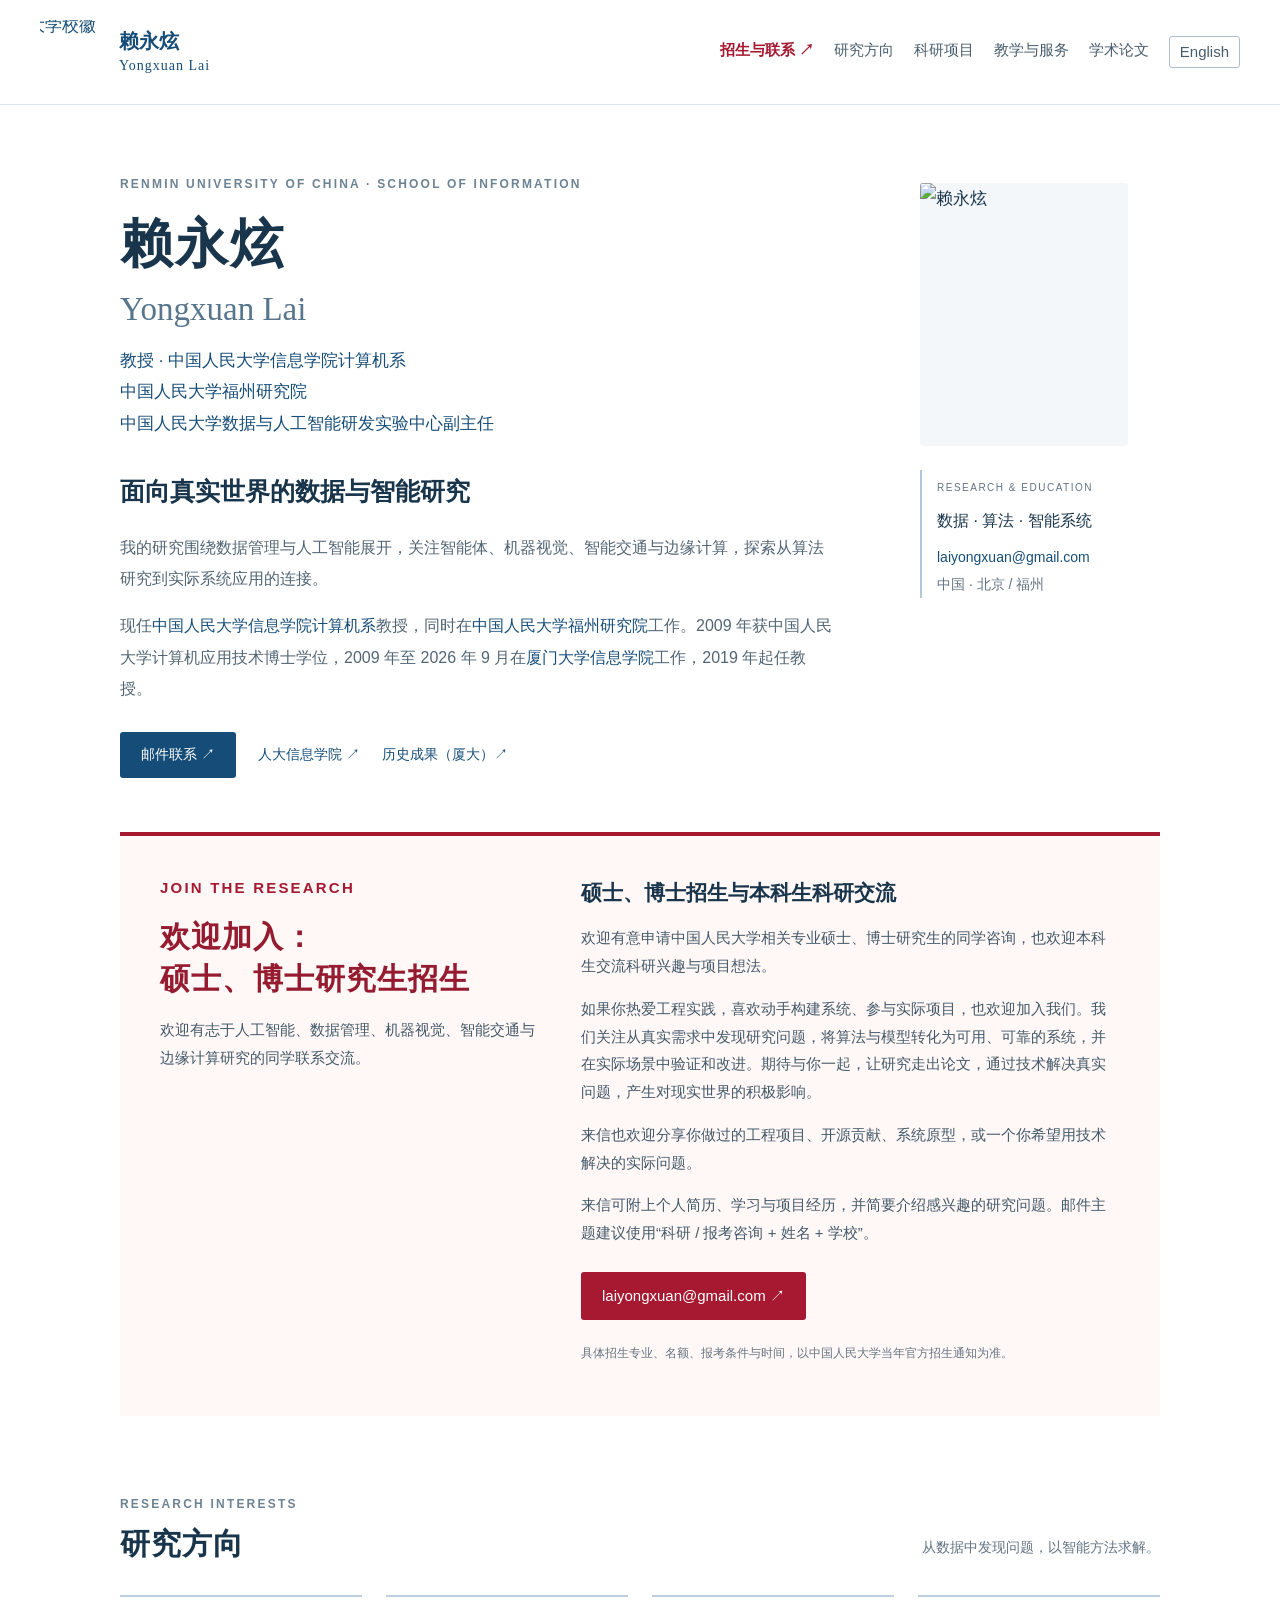
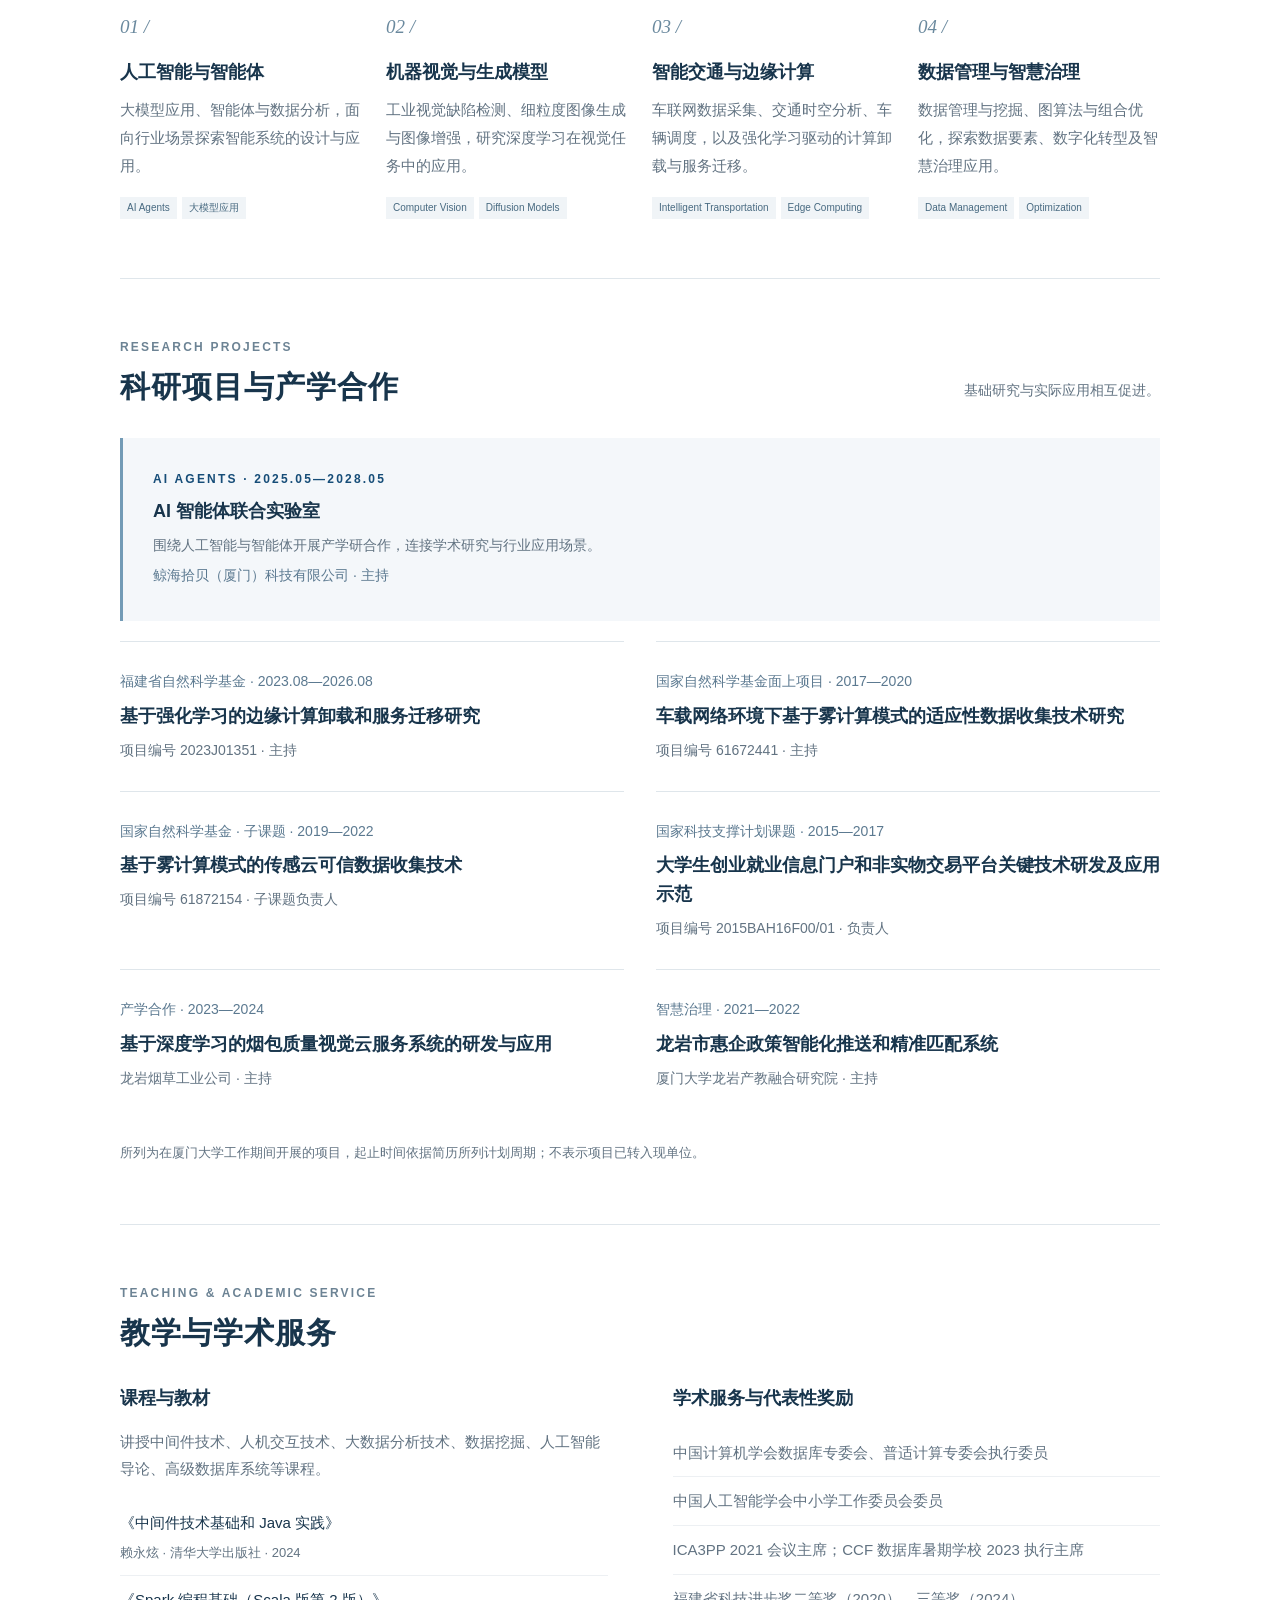
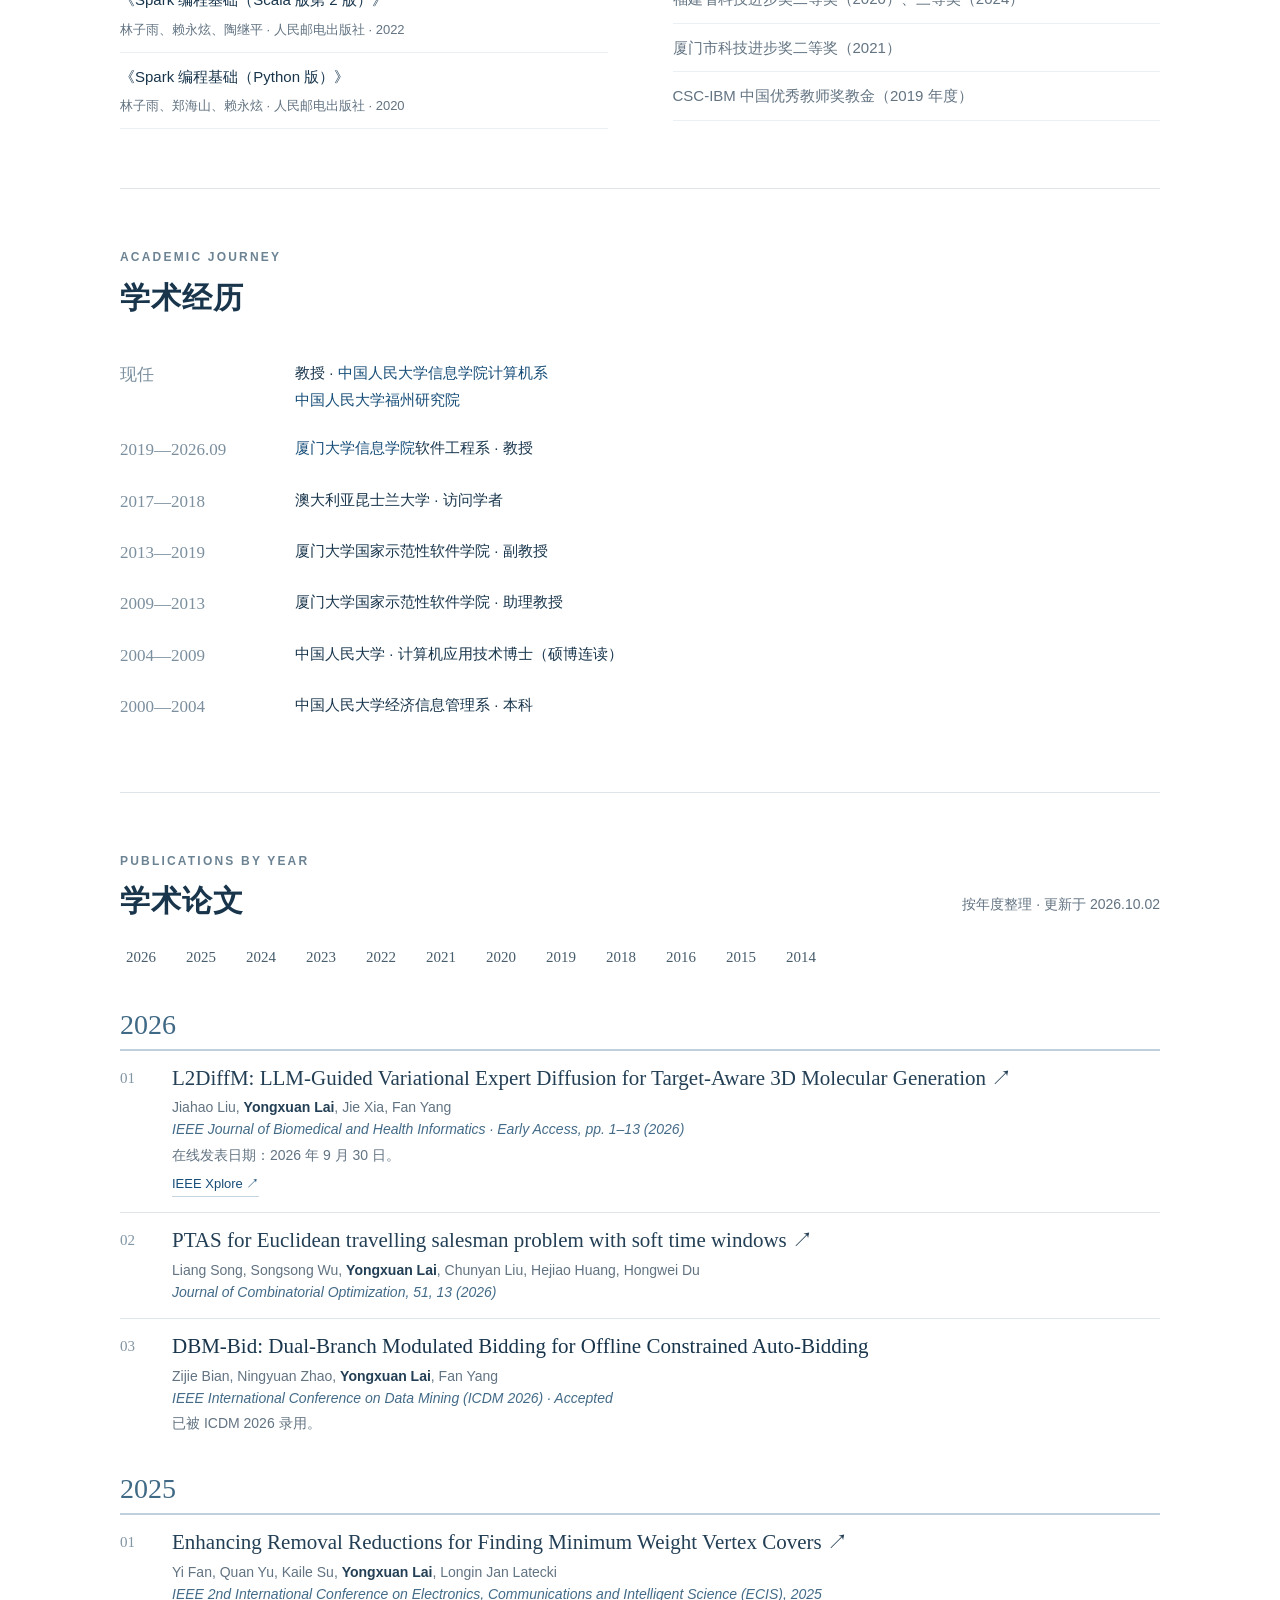
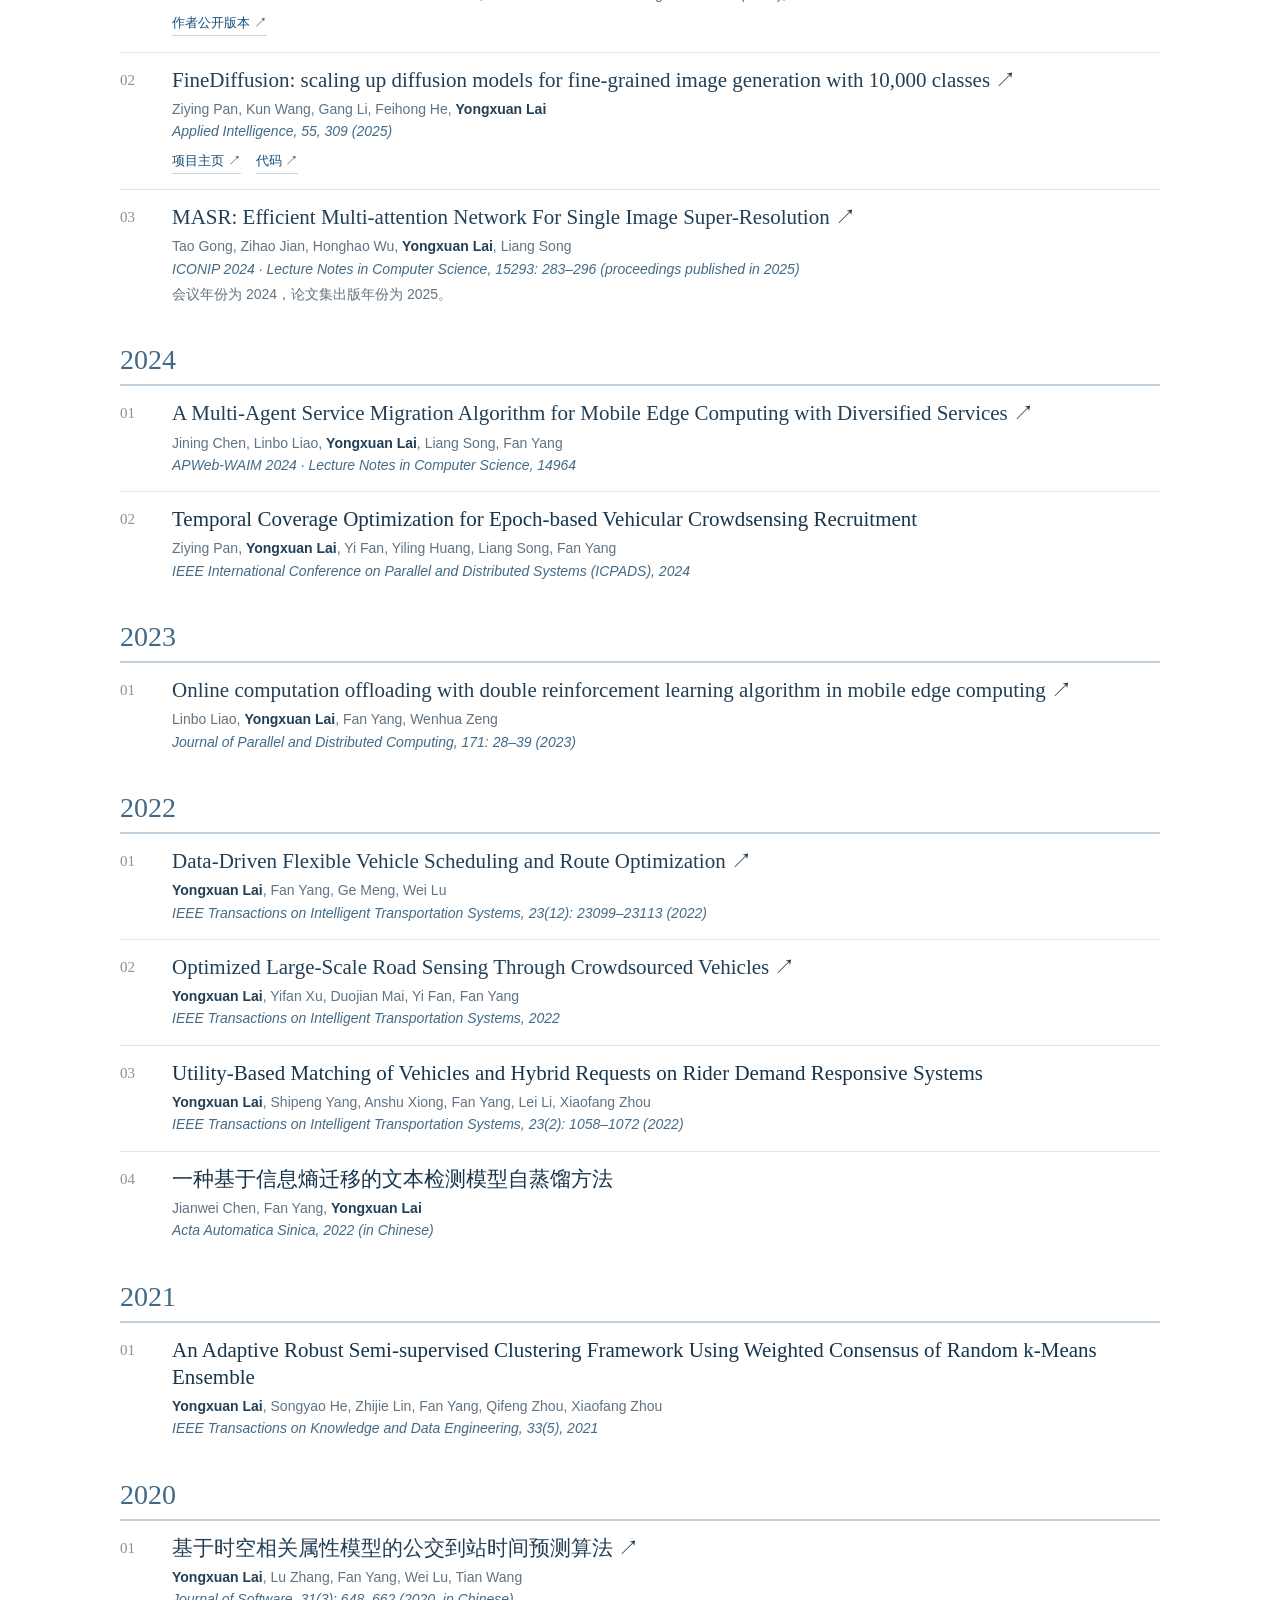
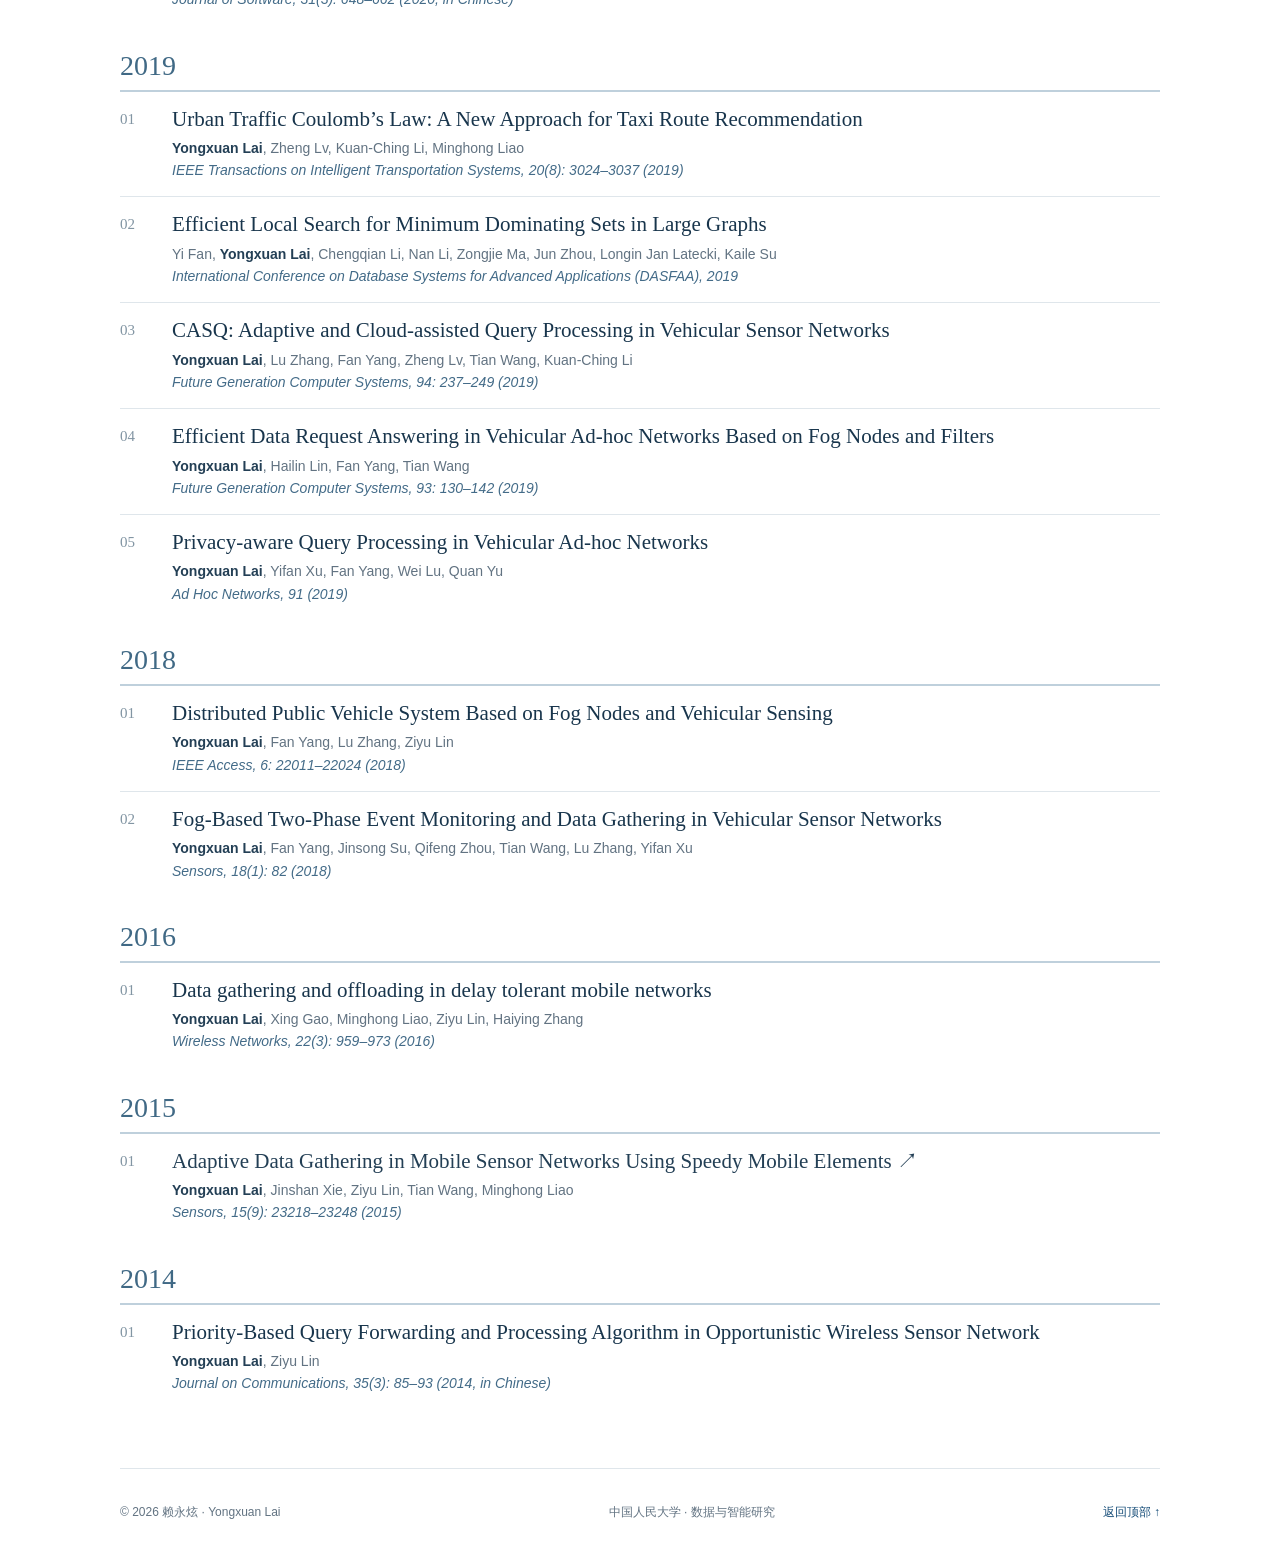
==== zh.html @ a603679b "content: highlight masters and PhD recruitment near the top" ====
<!doctype html>
<html lang="zh-CN">

<head>
    <meta charset="utf-8">
    <meta name="viewport" content="width=device-width, initial-scale=1">
    <title>赖永炫 Yongxuan Lai | 中国人民大学 · 学术主页</title>
    <meta name="description" content="中国人民大学信息学院计算机系、中国人民大学福州研究院赖永炫的学术主页：人工智能与智能体、数据管理、机器视觉、智能交通与边缘计算。科研论文、项目及研究生招生。">
    <meta name="theme-color" content="#163e65">
    <link rel="icon" href="assets/favicon.svg" type="image/svg+xml">
    <link rel="stylesheet" href="style.css">
    <link rel="alternate" hreflang="en" href="https://laiyongxuan.github.io/">
    <link rel="alternate" hreflang="zh-CN" href="https://laiyongxuan.github.io/zh.html">
    <link rel="alternate" hreflang="x-default" href="https://laiyongxuan.github.io/">
    <link rel="canonical" href="https://laiyongxuan.github.io/zh.html">
</head>

<body>
    <a class="skip" href="#main">跳转到正文</a>
    <header>
        <div class="site-identity"><a class="university-emblem" href="https://www.ruc.edu.cn/" target="_blank"
                rel="noopener noreferrer" aria-label="中国人民大学官网"><img src="assets/ruc-emblem.png" alt="中国人民大学校徽"
                    width="924" height="300"></a><a class="brand" href="#about"><span>赖永炫 <small>Yongxuan
                        Lai</small></span></a></div>
        <nav aria-label="主导航"><a class="nav-join" href="#join">招生与联系 ↗</a><a href="#research">研究方向</a><a href="#projects">科研项目</a><a href="#teaching">教学与服务</a><a
                href="#publications">学术论文</a><a class="language-switch"
                href="index.html" lang="en" hreflang="en">English</a></nav>
    </header>
    <main id="main">
        <section class="hero" id="about">
            <div class="intro">
                <p class="eyebrow">RENMIN UNIVERSITY OF CHINA · SCHOOL OF INFORMATION</p>
                <h1>赖永炫 <span>Yongxuan Lai</span></h1>
                <p class="position">教授 · <a class="affiliation-link" href="https://info.ruc.edu.cn/" target="_blank"
                        rel="noopener noreferrer">中国人民大学信息学院计算机系</a><br><a class="affiliation-link"
                        href="https://ang.ruc.edu.cn/jxxm/tsjxzy/e8e44a99be1045ada964fd73d79098ff.htm" target="_blank"
                        rel="noopener noreferrer">中国人民大学福州研究院</a><br>中国人民大学数据与人工智能研发实验中心副主任</p>
                <p class="lead">面向真实世界的数据与智能研究</p>
                <p>我的研究围绕数据管理与人工智能展开，关注智能体、机器视觉、智能交通与边缘计算，探索从算法研究到实际系统应用的连接。</p>
                <p>现任<a class="affiliation-link" href="https://info.ruc.edu.cn/" target="_blank"
                        rel="noopener noreferrer">中国人民大学信息学院计算机系</a>教授，同时在<a class="affiliation-link"
                        href="https://ang.ruc.edu.cn/jxxm/tsjxzy/e8e44a99be1045ada964fd73d79098ff.htm" target="_blank"
                        rel="noopener noreferrer">中国人民大学福州研究院</a>工作。2009 年获中国人民大学计算机应用技术博士学位，2009 年至 2026 年 9 月在<a
                        class="affiliation-link" href="https://informatics.xmu.edu.cn/" target="_blank"
                        rel="noopener noreferrer">厦门大学信息学院</a>工作，2019 年起任教授。</p>
                <div class="hero-links"><a class="button" href="mailto:laiyongxuan@gmail.com">邮件联系 ↗</a><a
                        href="https://info.ruc.edu.cn/" target="_blank" rel="noopener noreferrer">人大信息学院 ↗</a><a
                        href="https://scholar.xmu.edu.cn/Authors/Index?id=LaiYongXuan" target="_blank"
                        rel="noopener noreferrer">历史成果（厦大）↗</a></div>
            </div>
            <aside class="profile"><img src="assets/portrait.jpg" alt="赖永炫" width="225" height="285">
                <div><span class="profile-label">RESEARCH & EDUCATION</span>
                    <p>数据 · 算法 · 智能系统</p><a href="mailto:laiyongxuan@gmail.com">laiyongxuan@gmail.com</a><small>中国 · 北京
                        / 福州</small>
                </div>
            </aside>
        </section>
        <section class="join" id="join">
            <div>
                <p class="eyebrow">JOIN THE RESEARCH</p>
                <h2>欢迎加入：<br>硕士、博士研究生招生</h2>
                <p>欢迎有志于人工智能、数据管理、机器视觉、智能交通与边缘计算研究的同学联系交流。</p>
            </div>
            <div>
                <h3>硕士、博士招生与本科生科研交流</h3>
                <p>欢迎有意申请中国人民大学相关专业硕士、博士研究生的同学咨询，也欢迎本科生交流科研兴趣与项目想法。</p>
                <p>如果你热爱工程实践，喜欢动手构建系统、参与实际项目，也欢迎加入我们。我们关注从真实需求中发现研究问题，将算法与模型转化为可用、可靠的系统，并在实际场景中验证和改进。期待与你一起，让研究走出论文，通过技术解决真实问题，产生对现实世界的积极影响。
                </p>
                <p>来信也欢迎分享你做过的工程项目、开源贡献、系统原型，或一个你希望用技术解决的实际问题。</p>
                <p>来信可附上个人简历、学习与项目经历，并简要介绍感兴趣的研究问题。邮件主题建议使用“科研 / 报考咨询 + 姓名 + 学校”。</p><a class="button light"
                    href="mailto:laiyongxuan@gmail.com?subject=%E7%A7%91%E7%A0%94%20%2F%20%E6%8A%A5%E8%80%83%E5%92%A8%E8%AF%A2">laiyongxuan@gmail.com
                    ↗</a>
                <p class="join-note">具体招生专业、名额、报考条件与时间，以中国人民大学当年官方招生通知为准。</p>
            </div>
        </section>
        <section id="research">
            <div class="section-heading">
                <div>
                    <p class="eyebrow">RESEARCH INTERESTS</p>
                    <h2>研究方向</h2>
                </div>
                <p>从数据中发现问题，以智能方法求解。</p>
            </div>
            <div class="research-grid">
                <article><span class="number">01 /</span>
                    <h3>人工智能与智能体</h3>
                    <p>大模型应用、智能体与数据分析，面向行业场景探索智能系统的设计与应用。</p>
                    <div class="tags"><span>AI Agents</span><span>大模型应用</span></div>
                </article>
                <article><span class="number">02 /</span>
                    <h3>机器视觉与生成模型</h3>
                    <p>工业视觉缺陷检测、细粒度图像生成与图像增强，研究深度学习在视觉任务中的应用。</p>
                    <div class="tags"><span>Computer Vision</span><span>Diffusion Models</span></div>
                </article>
                <article><span class="number">03 /</span>
                    <h3>智能交通与边缘计算</h3>
                    <p>车联网数据采集、交通时空分析、车辆调度，以及强化学习驱动的计算卸载与服务迁移。</p>
                    <div class="tags"><span>Intelligent Transportation</span><span>Edge Computing</span></div>
                </article>
                <article><span class="number">04 /</span>
                    <h3>数据管理与智慧治理</h3>
                    <p>数据管理与挖掘、图算法与组合优化，探索数据要素、数字化转型及智慧治理应用。</p>
                    <div class="tags"><span>Data Management</span><span>Optimization</span></div>
                </article>
            </div>
        </section>
        <section id="projects">
            <div class="section-heading">
                <div>
                    <p class="eyebrow">RESEARCH PROJECTS</p>
                    <h2>科研项目与产学合作</h2>
                </div>
                <p>基础研究与实际应用相互促进。</p>
            </div>
            <div class="projects">
                <article class="featured-project">
                    <p class="eyebrow">AI AGENTS · 2025.05—2028.05</p>
                    <h3>AI 智能体联合实验室</h3>
                    <p>围绕人工智能与智能体开展产学研合作，连接学术研究与行业应用场景。</p>
                    <p class="project-meta">鲸海拾贝（厦门）科技有限公司 · 主持</p>
                </article>
                <article>
                    <p class="project-meta">福建省自然科学基金 · 2023.08—2026.08</p>
                    <h3>基于强化学习的边缘计算卸载和服务迁移研究</h3>
                    <p>项目编号 2023J01351 · 主持</p>
                </article>
                <article>
                    <p class="project-meta">国家自然科学基金面上项目 · 2017—2020</p>
                    <h3>车载网络环境下基于雾计算模式的适应性数据收集技术研究</h3>
                    <p>项目编号 61672441 · 主持</p>
                </article>
                <article>
                    <p class="project-meta">国家自然科学基金 · 子课题 · 2019—2022</p>
                    <h3>基于雾计算模式的传感云可信数据收集技术</h3>
                    <p>项目编号 61872154 · 子课题负责人</p>
                </article>
                <article>
                    <p class="project-meta">国家科技支撑计划课题 · 2015—2017</p>
                    <h3>大学生创业就业信息门户和非实物交易平台关键技术研发及应用示范</h3>
                    <p>项目编号 2015BAH16F00/01 · 负责人</p>
                </article>
                <article>
                    <p class="project-meta">产学合作 · 2023—2024</p>
                    <h3>基于深度学习的烟包质量视觉云服务系统的研发与应用</h3>
                    <p>龙岩烟草工业公司 · 主持</p>
                </article>
                <article>
                    <p class="project-meta">智慧治理 · 2021—2022</p>
                    <h3>龙岩市惠企政策智能化推送和精准匹配系统</h3>
                    <p>厦门大学龙岩产教融合研究院 · 主持</p>
                </article>
            </div>
            <p class="section-note">所列为在厦门大学工作期间开展的项目，起止时间依据简历所列计划周期；不表示项目已转入现单位。</p>
        </section>
        <section id="teaching">
            <div class="section-heading">
                <div>
                    <p class="eyebrow">TEACHING & ACADEMIC SERVICE</p>
                    <h2>教学与学术服务</h2>
                </div>
            </div>
            <div class="two-columns">
                <div>
                    <h3 class="subheading">课程与教材</h3>
                    <p>讲授中间件技术、人机交互技术、大数据分析技术、数据挖掘、人工智能导论、高级数据库系统等课程。</p>
                    <ul class="clean-list">
                        <li><strong>《中间件技术基础和 Java 实践》</strong><span>赖永炫 · 清华大学出版社 · 2024</span></li>
                        <li><strong>《Spark 编程基础（Scala 版第 2 版）》</strong><span>林子雨、赖永炫、陶继平 · 人民邮电出版社 · 2022</span></li>
                        <li><strong>《Spark 编程基础（Python 版）》</strong><span>林子雨、郑海山、赖永炫 · 人民邮电出版社 · 2020</span></li>
                    </ul>
                </div>
                <div>
                    <h3 class="subheading">学术服务与代表性奖励</h3>
                    <ul class="clean-list">
                        <li>中国计算机学会数据库专委会、普适计算专委会执行委员</li>
                        <li>中国人工智能学会中小学工作委员会委员</li>
                        <li>ICA3PP 2021 会议主席；CCF 数据库暑期学校 2023 执行主席</li>
                        <li>福建省科技进步奖二等奖（2020）、三等奖（2024）</li>
                        <li>厦门市科技进步奖二等奖（2021）</li>
                        <li>CSC-IBM 中国优秀教师奖教金（2019 年度）</li>
                    </ul>
                </div>
            </div>
        </section>
        <section id="experience">
            <div class="section-heading">
                <div>
                    <p class="eyebrow">ACADEMIC JOURNEY</p>
                    <h2>学术经历</h2>
                </div>
            </div>
            <div class="timeline">
                <p><time>现任</time><span>教授 · <a class="affiliation-link" href="https://info.ruc.edu.cn/" target="_blank"
                            rel="noopener noreferrer">中国人民大学信息学院计算机系</a><br><a class="affiliation-link"
                            href="https://ang.ruc.edu.cn/jxxm/tsjxzy/e8e44a99be1045ada964fd73d79098ff.htm"
                            target="_blank" rel="noopener noreferrer">中国人民大学福州研究院</a></span></p>
                <p><time>2019—2026.09</time><span><a class="affiliation-link" href="https://informatics.xmu.edu.cn/"
                            target="_blank" rel="noopener noreferrer">厦门大学信息学院</a>软件工程系 · 教授</span></p>
                <p><time>2017—2018</time><span>澳大利亚昆士兰大学 · 访问学者</span></p>
                <p><time>2013—2019</time><span>厦门大学国家示范性软件学院 · 副教授</span></p>
                <p><time>2009—2013</time><span>厦门大学国家示范性软件学院 · 助理教授</span></p>
                <p><time>2004—2009</time><span>中国人民大学 · 计算机应用技术博士（硕博连读）</span></p>
                <p><time>2000—2004</time><span>中国人民大学经济信息管理系 · 本科</span></p>
            </div>
        </section>
        <section id="publications">
            <div class="section-heading">
                <div>
                    <p class="eyebrow">PUBLICATIONS BY YEAR</p>
                    <h2>学术论文</h2>
                </div>
                <p>按年度整理 · 更新于 2026.10.02</p>
            </div>
            <nav class="year-nav" aria-label="论文年份"><a href="#papers-2026">2026</a><a href="#papers-2025">2025</a><a
                    href="#papers-2024">2024</a><a href="#papers-2023">2023</a><a href="#papers-2022">2022</a><a
                    href="#papers-2021">2021</a><a href="#papers-2020">2020</a><a href="#papers-2019">2019</a><a
                    href="#papers-2018">2018</a><a href="#papers-2016">2016</a><a href="#papers-2015">2015</a><a
                    href="#papers-2014">2014</a></nav>
          
            <div class="publication-year" id="papers-2026">
                <h3>2026</h3>
                <div class="paper-list">
                    <article class="paper" data-status="published">
                        <div class="paper-index">01</div>
                        <div>
                            <h4><a href="https://doi.org/10.1109/JBHI.2026.3737835">L2DiffM: LLM-Guided Variational
                                    Expert Diffusion for Target-Aware 3D Molecular Generation ↗</a></h4>
                            <p>Jiahao Liu, <strong>Yongxuan Lai</strong>, Jie Xia, Fan Yang</p>
                            <p class="venue">IEEE Journal of Biomedical and Health Informatics · Early Access, pp. 1–13
                                (2026)</p>
                            <p class="paper-note">在线发表日期：2026 年 9 月 30 日。</p><a class="paper-link"
                                href="https://ieeexplore.ieee.org/document/11715883">IEEE Xplore ↗</a>
                        </div>
                    </article>
                    <article class="paper" data-status="published">
                        <div class="paper-index">02</div>
                        <div>
                            <h4><a href="https://doi.org/10.1007/s10878-025-01387-z">PTAS for Euclidean travelling
                                    salesman problem with soft time windows ↗</a></h4>
                            <p>Liang Song, Songsong Wu, <strong>Yongxuan Lai</strong>, Chunyan Liu, Hejiao Huang,
                                Hongwei Du</p>
                            <p class="venue">Journal of Combinatorial Optimization, 51, 13 (2026)</p>
                        </div>
                    </article>
                    <article class="paper" data-status="accepted">
                        <div class="paper-index">03</div>
                        <div>
                            <h4>DBM-Bid: Dual-Branch Modulated Bidding for Offline Constrained Auto-Bidding</h4>
                            <p>Zijie Bian, Ningyuan Zhao, <strong>Yongxuan Lai</strong>, Fan Yang</p>
                            <p class="venue">IEEE International Conference on Data Mining (ICDM 2026) · Accepted</p>
                            <p class="paper-note">已被 ICDM 2026 录用。</p>
                        </div>
                    </article>
                </div>
            </div>
            <div class="publication-year" id="papers-2025">
                <h3>2025</h3>
                <div class="paper-list">
                    <article class="paper" data-status="published">
                        <div class="paper-index">01</div>
                        <div>
                            <h4><a href="https://doi.org/10.1109/ECIS65594.2025.11086670">Enhancing Removal Reductions
                                    for Finding Minimum Weight Vertex Covers ↗</a></h4>
                            <p>Yi Fan, Quan Yu, Kaile Su, <strong>Yongxuan Lai</strong>, Longin Jan Latecki</p>
                            <p class="venue">IEEE 2nd International Conference on Electronics, Communications and
                                Intelligent Science (ECIS), 2025</p><a class="paper-link"
                                href="https://cis.temple.edu/~latecki/Papers/YiFan2025.pdf">作者公开版本 ↗</a>
                        </div>
                    </article>
                    <article class="paper" data-status="published">
                        <div class="paper-index">02</div>
                        <div>
                            <h4><a href="https://doi.org/10.1007/s10489-024-06215-1">FineDiffusion: scaling up diffusion
                                    models for fine-grained image generation with 10,000 classes ↗</a></h4>
                            <p>Ziying Pan, Kun Wang, Gang Li, Feihong He, <strong>Yongxuan Lai</strong></p>
                            <p class="venue">Applied Intelligence, 55, 309 (2025)</p><a class="paper-link"
                                href="https://finediffusion.github.io/">项目主页 ↗</a><a class="paper-link"
                                href="https://github.com/FineDiffusion/FineDiffusion/">代码 ↗</a>
                        </div>
                    </article>
                    <article class="paper" data-status="published">
                        <div class="paper-index">03</div>
                        <div>
                            <h4><a href="https://doi.org/10.1007/978-981-96-6596-9_20">MASR: Efficient Multi-attention
                                    Network For Single Image Super-Resolution ↗</a></h4>
                            <p>Tao Gong, Zihao Jian, Honghao Wu, <strong>Yongxuan Lai</strong>, Liang Song</p>
                            <p class="venue">ICONIP 2024 · Lecture Notes in Computer Science, 15293: 283–296
                                (proceedings published in 2025)</p>
                            <p class="paper-note">会议年份为 2024，论文集出版年份为 2025。</p>
                        </div>
                    </article>
                </div>
            </div>
            <div class="publication-year" id="papers-2024">
                <h3>2024</h3>
                <div class="paper-list">
                    <article class="paper" data-status="published">
                        <div class="paper-index">01</div>
                        <div>
                            <h4><a href="https://doi.org/10.1007/978-981-97-7241-4_22">A Multi-Agent Service Migration
                                    Algorithm for Mobile Edge Computing with Diversified Services ↗</a></h4>
                            <p>Jining Chen, Linbo Liao, <strong>Yongxuan Lai</strong>, Liang Song, Fan Yang</p>
                            <p class="venue">APWeb-WAIM 2024 · Lecture Notes in Computer Science, 14964</p>
                        </div>
                    </article>
                    <article class="paper" data-status="published">
                        <div class="paper-index">02</div>
                        <div>
                            <h4>Temporal Coverage Optimization for Epoch-based Vehicular Crowdsensing Recruitment</h4>
                            <p>Ziying Pan, <strong>Yongxuan Lai</strong>, Yi Fan, Yiling Huang, Liang Song, Fan Yang</p>
                            <p class="venue">IEEE International Conference on Parallel and Distributed Systems (ICPADS),
                                2024</p>
                        </div>
                    </article>
                </div>
            </div>
            <div class="publication-year" id="papers-2023">
                <h3>2023</h3>
                <div class="paper-list">
                    <article class="paper" data-status="published">
                        <div class="paper-index">01</div>
                        <div>
                            <h4><a href="https://doi.org/10.1016/j.jpdc.2022.09.006">Online computation offloading with
                                    double reinforcement learning algorithm in mobile edge computing ↗</a></h4>
                            <p>Linbo Liao, <strong>Yongxuan Lai</strong>, Fan Yang, Wenhua Zeng</p>
                            <p class="venue">Journal of Parallel and Distributed Computing, 171: 28–39 (2023)</p>
                        </div>
                    </article>
                </div>
            </div>
            <div class="publication-year" id="papers-2022">
                <h3>2022</h3>
                <div class="paper-list">
                    <article class="paper" data-status="published">
                        <div class="paper-index">01</div>
                        <div>
                            <h4><a href="https://doi.org/10.1109/TITS.2022.3204644">Data-Driven Flexible Vehicle
                                    Scheduling and Route Optimization ↗</a></h4>
                            <p><strong>Yongxuan Lai</strong>, Fan Yang, Ge Meng, Wei Lu</p>
                            <p class="venue">IEEE Transactions on Intelligent Transportation Systems, 23(12):
                                23099–23113 (2022)</p>
                        </div>
                    </article>
                    <article class="paper" data-status="published">
                        <div class="paper-index">02</div>
                        <div>
                            <h4><a href="https://doi.org/10.1109/TITS.2022.3147211">Optimized Large-Scale Road Sensing
                                    Through Crowdsourced Vehicles ↗</a></h4>
                            <p><strong>Yongxuan Lai</strong>, Yifan Xu, Duojian Mai, Yi Fan, Fan Yang</p>
                            <p class="venue">IEEE Transactions on Intelligent Transportation Systems, 2022</p>
                        </div>
                    </article>
                    <article class="paper" data-status="published">
                        <div class="paper-index">03</div>
                        <div>
                            <h4>Utility-Based Matching of Vehicles and Hybrid Requests on Rider Demand Responsive
                                Systems</h4>
                            <p><strong>Yongxuan Lai</strong>, Shipeng Yang, Anshu Xiong, Fan Yang, Lei Li, Xiaofang Zhou
                            </p>
                            <p class="venue">IEEE Transactions on Intelligent Transportation Systems, 23(2): 1058–1072
                                (2022)</p>
                        </div>
                    </article>
                    <article class="paper" data-status="published">
                        <div class="paper-index">04</div>
                        <div>
                            <h4>一种基于信息熵迁移的文本检测模型自蒸馏方法</h4>
                            <p>Jianwei Chen, Fan Yang, <strong>Yongxuan Lai</strong></p>
                            <p class="venue">Acta Automatica Sinica, 2022 (in Chinese)</p>
                        </div>
                    </article>
                </div>
            </div>
            <div class="publication-year" id="papers-2021">
                <h3>2021</h3>
                <div class="paper-list">
                    <article class="paper" data-status="published">
                        <div class="paper-index">01</div>
                        <div>
                            <h4>An Adaptive Robust Semi-supervised Clustering Framework Using Weighted Consensus of
                                Random k-Means Ensemble</h4>
                            <p><strong>Yongxuan Lai</strong>, Songyao He, Zhijie Lin, Fan Yang, Qifeng Zhou, Xiaofang
                                Zhou</p>
                            <p class="venue">IEEE Transactions on Knowledge and Data Engineering, 33(5), 2021</p>
                        </div>
                    </article>
                </div>
            </div>
            <div class="publication-year" id="papers-2020">
                <h3>2020</h3>
                <div class="paper-list">
                    <article class="paper" data-status="published">
                        <div class="paper-index">01</div>
                        <div>
                            <h4><a href="https://doi.org/10.13328/j.cnki.jos.005901">基于时空相关属性模型的公交到站时间预测算法 ↗</a></h4>
                            <p><strong>Yongxuan Lai</strong>, Lu Zhang, Fan Yang, Wei Lu, Tian Wang</p>
                            <p class="venue">Journal of Software, 31(3): 648–662 (2020, in Chinese)</p>
                        </div>
                    </article>
                </div>
            </div>
            <div class="publication-year" id="papers-2019">
                <h3>2019</h3>
                <div class="paper-list">
                    <article class="paper" data-status="published">
                        <div class="paper-index">01</div>
                        <div>
                            <h4>Urban Traffic Coulomb’s Law: A New Approach for Taxi Route Recommendation</h4>
                            <p><strong>Yongxuan Lai</strong>, Zheng Lv, Kuan-Ching Li, Minghong Liao</p>
                            <p class="venue">IEEE Transactions on Intelligent Transportation Systems, 20(8): 3024–3037
                                (2019)</p>
                        </div>
                    </article>
                    <article class="paper" data-status="published">
                        <div class="paper-index">02</div>
                        <div>
                            <h4>Efficient Local Search for Minimum Dominating Sets in Large Graphs</h4>
                            <p>Yi Fan, <strong>Yongxuan Lai</strong>, Chengqian Li, Nan Li, Zongjie Ma, Jun Zhou, Longin
                                Jan Latecki, Kaile Su</p>
                            <p class="venue">International Conference on Database Systems for Advanced Applications
                                (DASFAA), 2019</p>
                        </div>
                    </article>
                    <article class="paper" data-status="published">
                        <div class="paper-index">03</div>
                        <div>
                            <h4>CASQ: Adaptive and Cloud-assisted Query Processing in Vehicular Sensor Networks</h4>
                            <p><strong>Yongxuan Lai</strong>, Lu Zhang, Fan Yang, Zheng Lv, Tian Wang, Kuan-Ching Li</p>
                            <p class="venue">Future Generation Computer Systems, 94: 237–249 (2019)</p>
                        </div>
                    </article>
                    <article class="paper" data-status="published">
                        <div class="paper-index">04</div>
                        <div>
                            <h4>Efficient Data Request Answering in Vehicular Ad-hoc Networks Based on Fog Nodes and
                                Filters</h4>
                            <p><strong>Yongxuan Lai</strong>, Hailin Lin, Fan Yang, Tian Wang</p>
                            <p class="venue">Future Generation Computer Systems, 93: 130–142 (2019)</p>
                        </div>
                    </article>
                    <article class="paper" data-status="published">
                        <div class="paper-index">05</div>
                        <div>
                            <h4>Privacy-aware Query Processing in Vehicular Ad-hoc Networks</h4>
                            <p><strong>Yongxuan Lai</strong>, Yifan Xu, Fan Yang, Wei Lu, Quan Yu</p>
                            <p class="venue">Ad Hoc Networks, 91 (2019)</p>
                        </div>
                    </article>
                </div>
            </div>
            <div class="publication-year" id="papers-2018">
                <h3>2018</h3>
                <div class="paper-list">
                    <article class="paper" data-status="published">
                        <div class="paper-index">01</div>
                        <div>
                            <h4>Distributed Public Vehicle System Based on Fog Nodes and Vehicular Sensing</h4>
                            <p><strong>Yongxuan Lai</strong>, Fan Yang, Lu Zhang, Ziyu Lin</p>
                            <p class="venue">IEEE Access, 6: 22011–22024 (2018)</p>
                        </div>
                    </article>
                    <article class="paper" data-status="published">
                        <div class="paper-index">02</div>
                        <div>
                            <h4>Fog-Based Two-Phase Event Monitoring and Data Gathering in Vehicular Sensor Networks
                            </h4>
                            <p><strong>Yongxuan Lai</strong>, Fan Yang, Jinsong Su, Qifeng Zhou, Tian Wang, Lu Zhang,
                                Yifan Xu</p>
                            <p class="venue">Sensors, 18(1): 82 (2018)</p>
                        </div>
                    </article>
                </div>
            </div>
            <div class="publication-year" id="papers-2016">
                <h3>2016</h3>
                <div class="paper-list">
                    <article class="paper" data-status="published">
                        <div class="paper-index">01</div>
                        <div>
                            <h4>Data gathering and offloading in delay tolerant mobile networks</h4>
                            <p><strong>Yongxuan Lai</strong>, Xing Gao, Minghong Liao, Ziyu Lin, Haiying Zhang</p>
                            <p class="venue">Wireless Networks, 22(3): 959–973 (2016)</p>
                        </div>
                    </article>
                </div>
            </div>
            <div class="publication-year" id="papers-2015">
                <h3>2015</h3>
                <div class="paper-list">
                    <article class="paper" data-status="published">
                        <div class="paper-index">01</div>
                        <div>
                            <h4><a href="https://doi.org/10.3390/s150923218">Adaptive Data Gathering in Mobile Sensor
                                    Networks Using Speedy Mobile Elements ↗</a></h4>
                            <p><strong>Yongxuan Lai</strong>, Jinshan Xie, Ziyu Lin, Tian Wang, Minghong Liao</p>
                            <p class="venue">Sensors, 15(9): 23218–23248 (2015)</p>
                        </div>
                    </article>
                </div>
            </div>
            <div class="publication-year" id="papers-2014">
                <h3>2014</h3>
                <div class="paper-list">
                    <article class="paper" data-status="published">
                        <div class="paper-index">01</div>
                        <div>
                            <h4>Priority-Based Query Forwarding and Processing Algorithm in Opportunistic Wireless
                                Sensor Network</h4>
                            <p><strong>Yongxuan Lai</strong>, Ziyu Lin</p>
                            <p class="venue">Journal on Communications, 35(3): 85–93 (2014, in Chinese)</p>
                        </div>
                    </article>
                </div>
            </div>
        </section>
        
    <!-- Awaiting the owner’s MapMyVisitors embed code; no tracking installed yet. -->
</main>
    <footer><span>© 2026 赖永炫 · Yongxuan Lai</span><span>中国人民大学 · 数据与智能研究</span><a href="#about">返回顶部 ↑</a></footer>
</body>

</html>
---- style.css ----
:root{--ink:#18354c;--blue:#164d78;--muted:#627382;--line:#dfe6eb;--paper:#fff;--wash:#f4f7fa}*{box-sizing:border-box}html{scroll-behavior:smooth;scroll-padding-top:95px}body{margin:0;background:var(--paper);color:var(--ink);font-family:Inter,"Segoe UI","Microsoft YaHei",sans-serif;font-size:17px;line-height:1.85}a{color:var(--blue);text-decoration:none}a:hover{text-decoration:underline;text-underline-offset:5px}a:focus-visible{outline:3px solid #bc843f;outline-offset:5px}header{max-width:1200px;margin:auto;min-height:98px;display:flex;align-items:center;justify-content:space-between;padding:20px 40px;border-bottom:1px solid var(--line);gap:24px}.brand{display:flex;gap:15px;align-items:center;font-family:Georgia,serif;font-size:37px;font-weight:bold;line-height:1.3}.brand>span{border-left:1px solid var(--line);padding-left:15px;font-family:"Microsoft YaHei",sans-serif;font-size:20px}.brand small{display:block;font-weight:400;font-family:Georgia,serif;font-size:14px;letter-spacing:1px;margin-top:3px}nav{display:flex;gap:26px;font-size:15px}nav a{color:#475d6c}.nav-join{color:var(--blue);font-weight:600}main{max-width:1120px;margin:auto;padding:0 40px}.hero{display:grid;grid-template-columns:1fr 240px;gap:85px;padding:70px 0 54px;border:0}.eyebrow{font-size:12px;letter-spacing:2.2px;font-weight:700;color:#6c8394;line-height:1.6;margin:0 0 16px}h1{font-size:53px;letter-spacing:2px;line-height:1.3;margin:0 0 14px;font-weight:600}h1 span{font-family:Georgia,serif;font-size:33px;font-weight:400;letter-spacing:0;display:block;margin-top:9px;color:#57758b}.position{font-size:17px;margin:0 0 28px;color:var(--blue)}.lead{font-size:25px!important;font-weight:600;margin-bottom:12px!important}.intro>p:not(.eyebrow):not(.position){font-size:16px;line-height:1.95}.intro>p:not(.lead):not(.position):not(.eyebrow){color:#526574}.hero-links{display:flex;align-items:center;gap:22px;flex-wrap:wrap;margin-top:28px;font-size:14px}.button{display:inline-block;background:var(--blue);color:white;padding:10px 21px;border-radius:3px}.profile{padding-top:8px}.profile img{display:block;width:208px;height:263px;object-fit:cover;object-position:top;border-radius:3px;background:var(--wash)}.profile>div{border-left:2px solid #b2c6d5;margin-top:24px;padding-left:15px}.profile-label{font-size:10px;letter-spacing:1.5px;color:var(--muted)}.profile p{font-size:16px;margin:5px 0}.profile a{font-size:14px}.profile small{display:block;color:var(--muted);font-size:14px}.recruit-strip{display:flex;justify-content:space-between;gap:14px;background:#edf4f7;padding:17px 23px;border-left:3px solid #5789a7;font-size:15px}.recruit-strip i{display:inline-block;width:7px;height:7px;background:#4e857c;border-radius:50%;margin-right:9px}.recruit-strip b{margin-left:14px}section{padding:59px 0;border-bottom:1px solid var(--line);scroll-margin-top:15px}.section-heading{display:flex;justify-content:space-between;align-items:end;gap:20px;margin-bottom:29px}.section-heading .eyebrow{margin-bottom:7px}h2{font-size:30px;letter-spacing:1px;font-weight:600;line-height:1.5;margin:0}.section-heading>p{font-size:14px;color:var(--muted);margin:0 0 5px}h3{font-size:20px;font-weight:600;line-height:1.6;margin:0 0 12px}.research-grid{display:grid;grid-template-columns:repeat(4,1fr);gap:24px}.research-grid article{border-top:2px solid #bfd0dc;padding-top:15px}.number{font:italic 19px Georgia,serif;color:#6a899e}.research-grid h3{margin:14px 0 10px;font-size:18px}.research-grid p{font-size:15px;color:var(--muted);margin:0 0 17px}.tags{display:flex;gap:5px;flex-wrap:wrap}.tags span{font-size:10px;color:#486a81;background:#f0f4f7;padding:2px 7px}.paper{display:grid;grid-template-columns:76px 1fr;gap:24px;padding:25px 0;border-top:1px solid var(--line)}.paper:first-child{border-top:0;padding-top:4px}.year{font:23px Georgia,serif;color:#406985;padding-top:2px}.year span{display:block;font:10px "Microsoft YaHei",sans-serif;color:#588678;margin-top:10px}.paper h3{font-family:Georgia,"Times New Roman",serif;font-size:22px;line-height:1.45;margin-bottom:8px;font-weight:500}.paper h3 a{color:#233f55}.paper p{font-size:14px;line-height:1.8;color:var(--muted);margin:3px 0}.paper strong{color:#233f55;font-weight:600}.paper .venue{color:#436b88;font-style:italic}.paper .paper-note{margin-top:8px}.paper-link{display:inline-block;font-size:13px;margin:8px 15px 0 0;border-bottom:1px solid #c6d6e1}.section-note{font-size:13px;color:var(--muted);margin:22px 0 0}.projects{display:grid;grid-template-columns:1fr 1fr;gap:0 32px}.projects article{border-top:1px solid var(--line);padding:23px 0}.projects .featured-project{grid-column:1/-1;background:var(--wash);padding:28px 30px;margin-bottom:20px;border:0;border-left:3px solid #739bb6}.projects h3{font-size:18px;margin:7px 0}.projects p{font-size:14px;color:var(--muted);margin:4px 0}.projects .eyebrow{font-size:12px;color:var(--blue);margin-bottom:8px}.project-meta{color:#5b7990!important}.two-columns{display:grid;grid-template-columns:1fr 1fr;gap:65px}.two-columns p,.clean-list{font-size:15px;color:var(--muted)}.subheading{font-size:18px}.clean-list{list-style:none;padding:0;margin:16px 0 0}.clean-list li{padding:10px 0;border-bottom:1px solid #edf0f3}.clean-list strong{font-weight:500;color:var(--ink)}.clean-list span{display:block;font-size:13px;margin-top:4px}.timeline p{display:grid;grid-template-columns:155px 1fr;gap:20px;font-size:15px;margin:0;padding:10px 0}.timeline time{color:#7b8f9e;font-family:Georgia,serif;font-size:17px}.join{margin-top:56px;background:#183e5b;color:#fff;padding:40px;display:grid;grid-template-columns:1fr 1.15fr;gap:60px;border:0}.join .eyebrow{color:#aec8da}.join h2{font-size:36px;line-height:1.55;margin-bottom:16px}.join p{font-size:15px;color:#d0dce5}.join h3{font-size:21px}.join .light{background:#fff;color:#183e5b;font-size:15px;margin:10px 0}.join .join-note{font-size:12px;color:#b6cbd9}.skip{position:absolute;left:-1000px}.skip:focus{left:12px;top:12px;background:white;z-index:10;padding:12px}footer{max-width:1120px;margin:0 auto;padding:32px 40px;display:flex;gap:20px;justify-content:space-between;font-size:12px;color:var(--muted)}@media(max-width:900px){header{flex-wrap:wrap}nav{gap:22px;flex-wrap:wrap}.hero{gap:35px;grid-template-columns:1fr 208px}.research-grid{grid-template-columns:1fr 1fr}.join{gap:30px}.two-columns{gap:35px}}@media(max-width:600px){header{padding:20px 24px;gap:18px}nav{gap:10px 18px;font-size:14px}main{padding:0 24px}.hero{padding:35px 0;grid-template-columns:1fr;gap:24px}h1{font-size:44px}h1 span{font-size:29px}.profile{display:flex;gap:22px;align-items:center;padding:0}.profile img{width:100px;height:127px}.profile>div{margin:0}.hero-links{gap:15px}.recruit-strip{display:block;padding:14px 17px}.recruit-strip>span{display:block;font-size:14px}.section-heading{display:block}.section-heading>p{margin-top:12px}section{padding:40px 0}.research-grid{gap:24px 18px}.research-grid h3{font-size:17px}.paper{grid-template-columns:48px 1fr;gap:14px}.year{font-size:22px}.year span{font-size:10px}.paper h3{font-size:20px;overflow-wrap:anywhere}.projects,.two-columns{grid-template-columns:1fr;gap:15px}.timeline p{grid-template-columns:100px 1fr;gap:12px}.join{grid-template-columns:1fr;padding:28px 24px;margin-top:35px;gap:18px}.join h2{font-size:31px}footer{flex-wrap:wrap;padding:25px 24px;gap:10px 20px}}@media(prefers-reduced-motion:reduce){html{scroll-behavior:auto}}@media print{header,nav,.recruit-strip,.hero-links,.skip{display:none}main{padding:0;max-width:none}.hero{padding-top:0}section{break-inside:avoid}.join{background:white;color:var(--ink)}.join p,.join .eyebrow{color:var(--ink)}a{color:inherit}}
/* Bilingual navigation and yearly bibliography. */
header{max-width:1360px;flex-wrap:wrap}nav{gap:20px}.language-switch{border:1px solid #aebfcb;border-radius:3px;padding:1px 10px;white-space:nowrap}.year-nav{display:flex;flex-wrap:wrap;gap:8px 18px;font-family:Georgia,serif;margin-bottom:18px}.year-nav a{padding:3px 6px}.publication-year{padding-top:32px;scroll-margin-top:25px}.publication-year>h3{font:28px Georgia,serif;color:#406985;border-bottom:2px solid #bfd0dc;padding-bottom:12px;margin-bottom:0}.paper{grid-template-columns:36px 1fr;gap:20px}.paper-index{font:14px Georgia,serif;color:#8295a3;padding-top:5px}.paper h4{font-family:Georgia,"Times New Roman",serif;font-size:22px;line-height:1.5;margin:0 0 8px;font-weight:500}.paper h4 a{color:#233f55}.submissions{border-top:1px dashed #bcc8d0;margin-top:32px}.submissions>h3{font:600 19px "Segoe UI","Microsoft YaHei",sans-serif}.submissions .paper-note{color:#806530}html[lang="en"] .research-grid h3{font-size:18px}html[lang="en"] .hero{gap:55px}html[lang="en"] .intro .lead{line-height:1.5}.timeline time{white-space:nowrap}@media(max-width:600px){.paper{grid-template-columns:25px 1fr;gap:10px}.paper h4{font-size:20px;overflow-wrap:anywhere}html[lang="en"] h1{font-size:41px}html[lang="en"] .hero{gap:24px}header nav{gap:10px 14px}.timeline p{grid-template-columns:118px 1fr}.hero-links a{overflow-wrap:anywhere}}
/* Official RUC emblem: display the central seal from the university's VI plate. */
.site-identity{display:flex;align-items:center;gap:15px;min-width:0}.university-emblem{display:block;position:relative;overflow:hidden;flex:0 0 64px;width:64px;height:64px}.university-emblem img{position:absolute;width:257px;max-width:none;height:auto;left:50%;top:50%;transform:translate(-50%,-50%)}.site-identity .brand{font-size:20px}.site-identity .brand>span{border-left:0;padding-left:0}@media(max-width:600px){.site-identity{gap:12px}.university-emblem{flex-basis:56px;width:56px;height:56px}.university-emblem img{width:225px}.brand small{letter-spacing:.4px}}

/* Compact bibliography, with larger readable text. */
#publications .section-heading{margin-bottom:18px}.year-nav{margin-bottom:10px}.publication-year{padding-top:24px}.publication-year>h3{padding-bottom:8px}.paper{padding:14px 0;gap:16px}.paper h4{font-size:21px;line-height:1.3;margin-bottom:5px}.paper p{font-size:14px;line-height:1.45;margin:2px 0}.paper .paper-note{margin-top:5px}.paper-link{font-size:13px;margin-top:5px}.paper-index{font-size:15px}.paper:first-child{padding-top:14px}@media(max-width:600px){.paper{gap:10px;padding:12px 0}.paper h4{font-size:19px}.paper p{font-size:14px}}
/* Recruitment is the first content section after the profile. */
.join{margin-top:0;margin-bottom:20px;background:#fff8f7;color:var(--ink);border-top:4px solid #a61930;gap:36px;grid-template-columns:1fr 1.4fr}.join h2{font-size:30px;line-height:1.4;color:#951c30}.join .eyebrow{color:#a61930}.join p{color:#435969}.join .join-note{color:#657482}.join .light{background:#a61930;color:#fff}.nav-join{color:#a61930}@media(max-width:600px){.join{grid-template-columns:1fr;padding:26px 22px;gap:12px}.join h2{font-size:26px}}
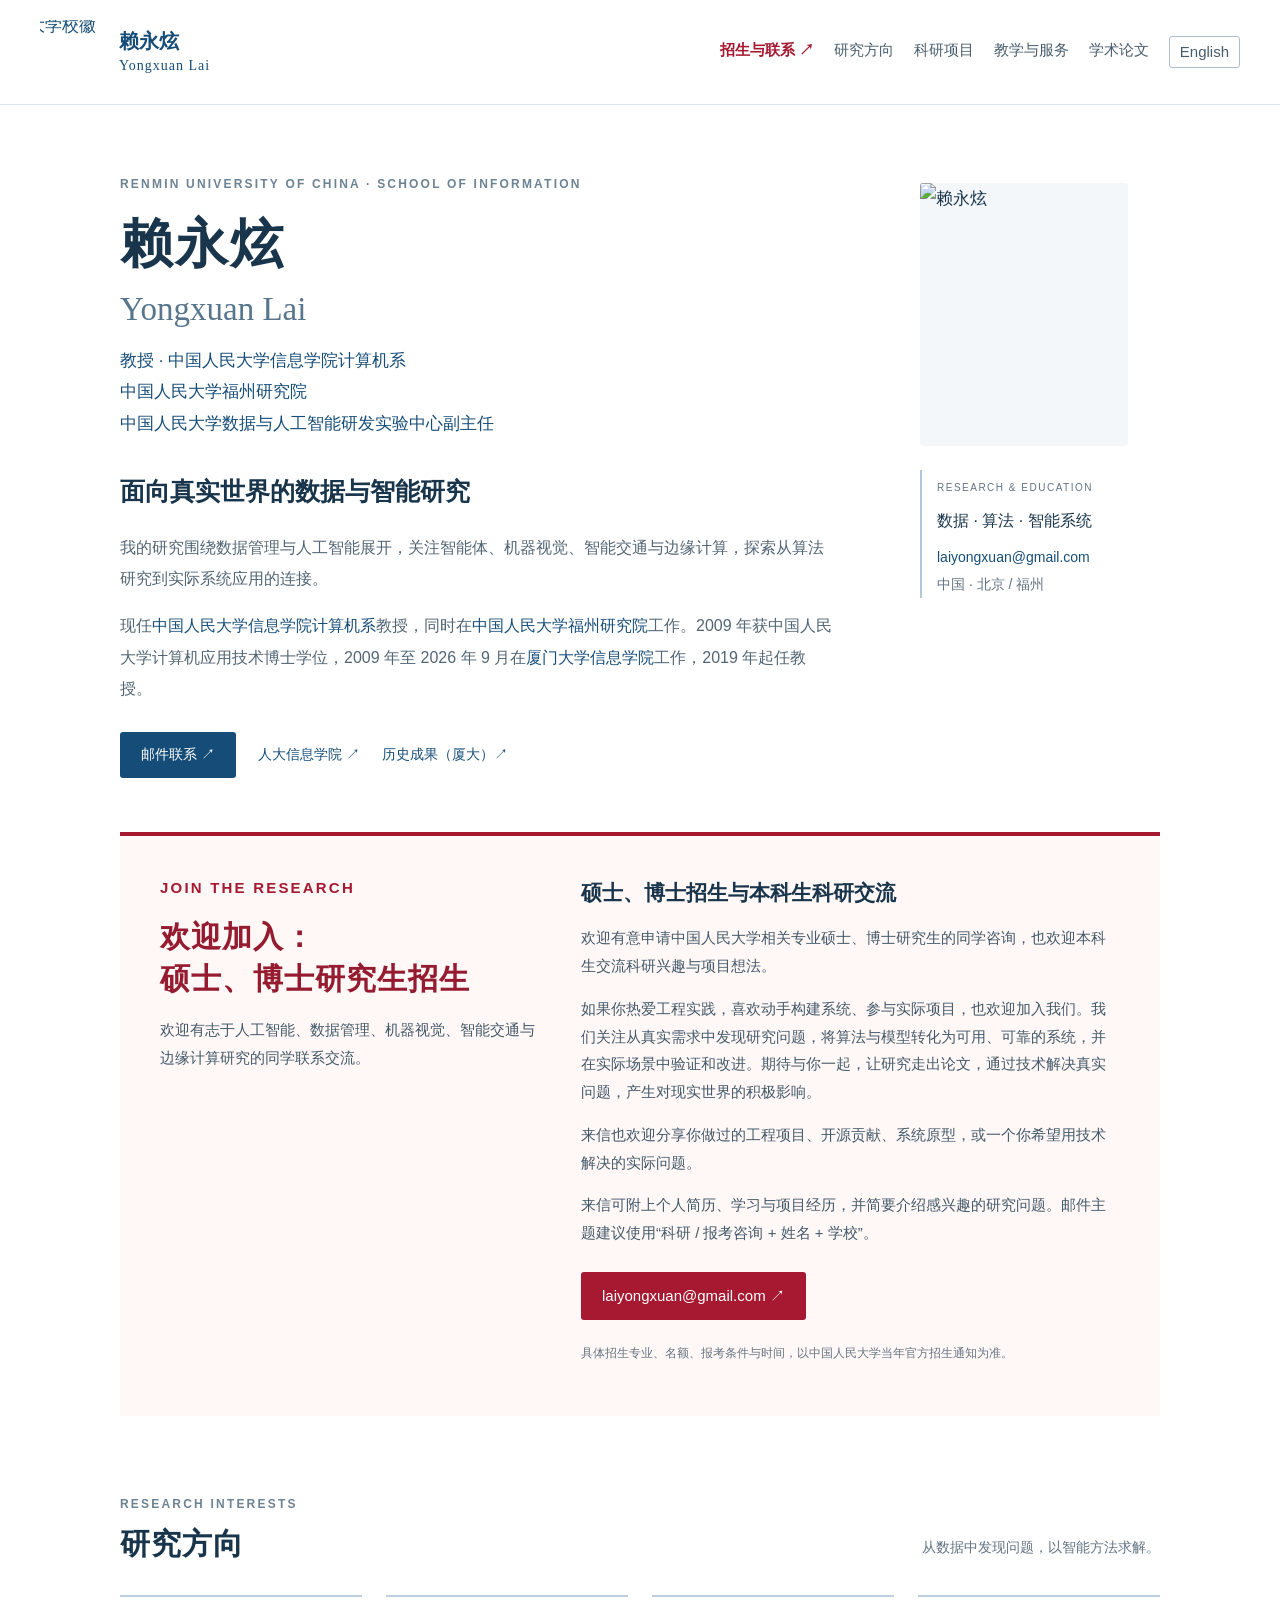
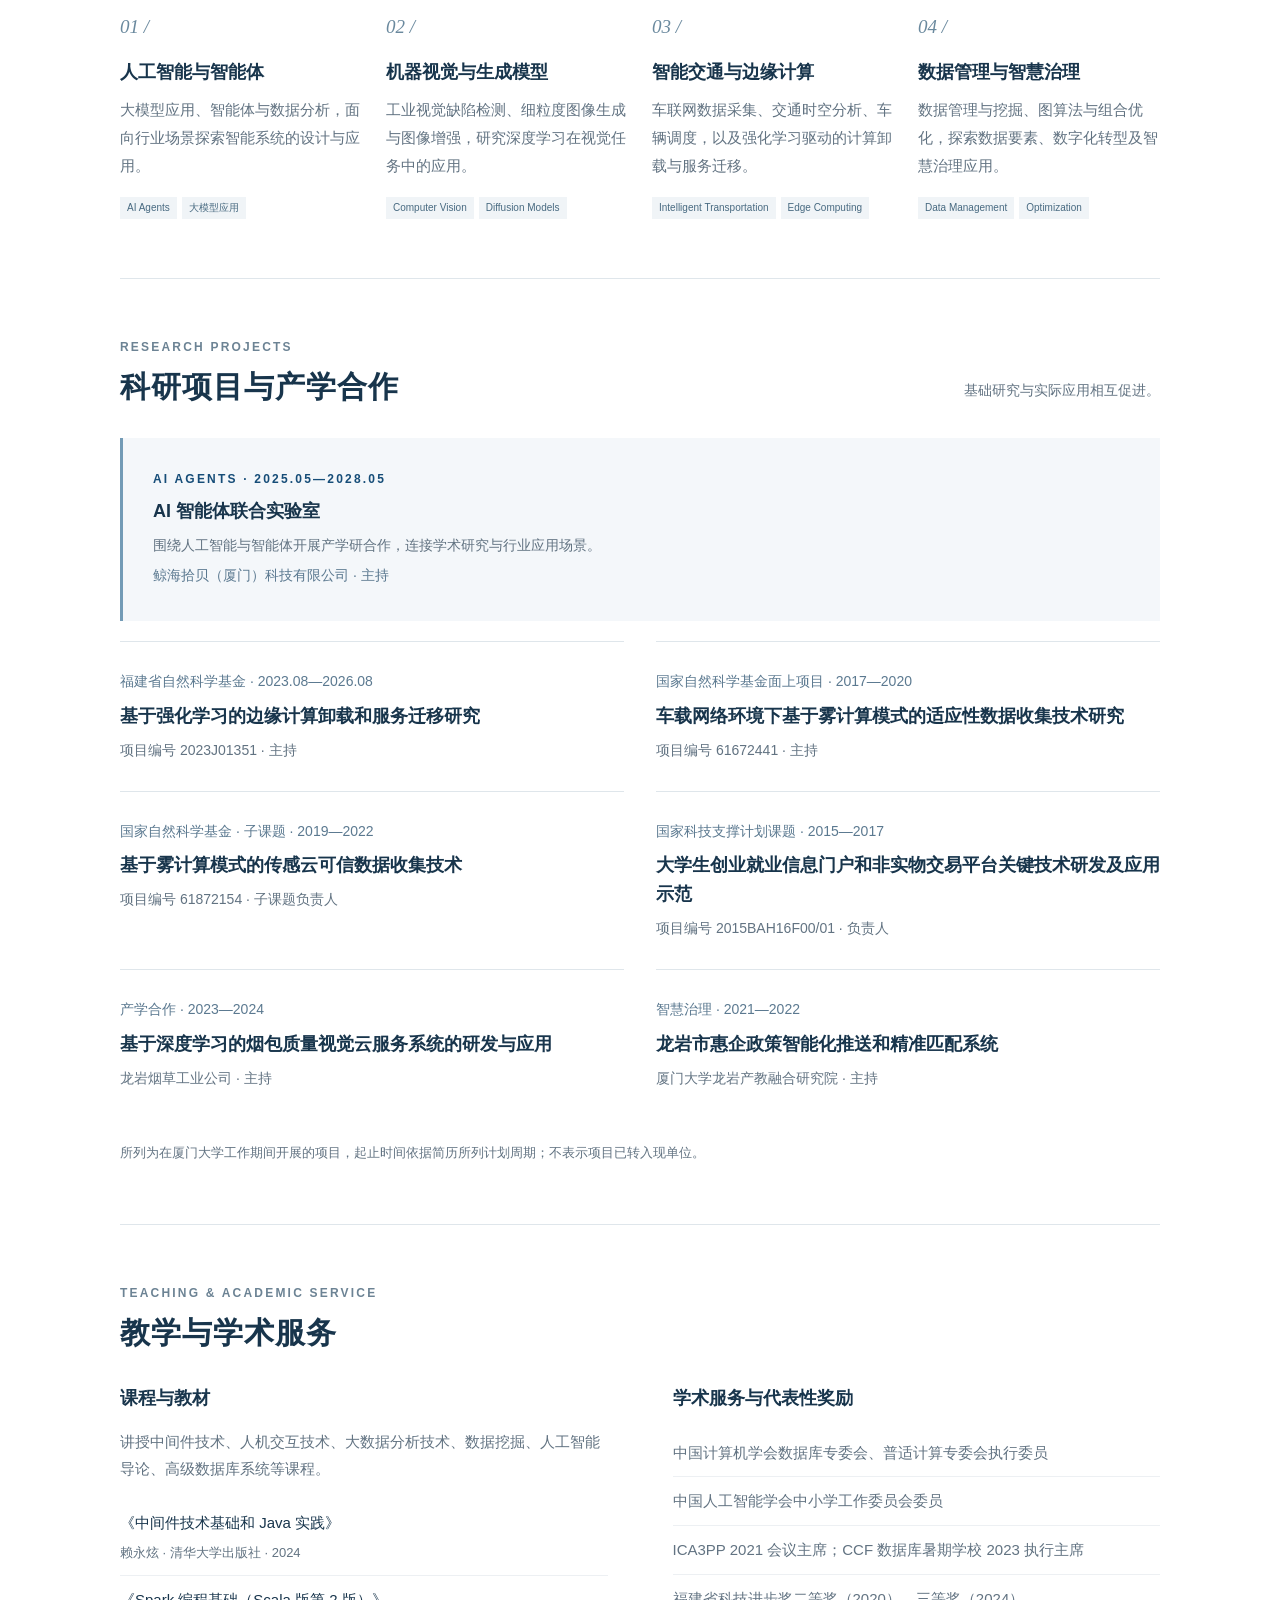
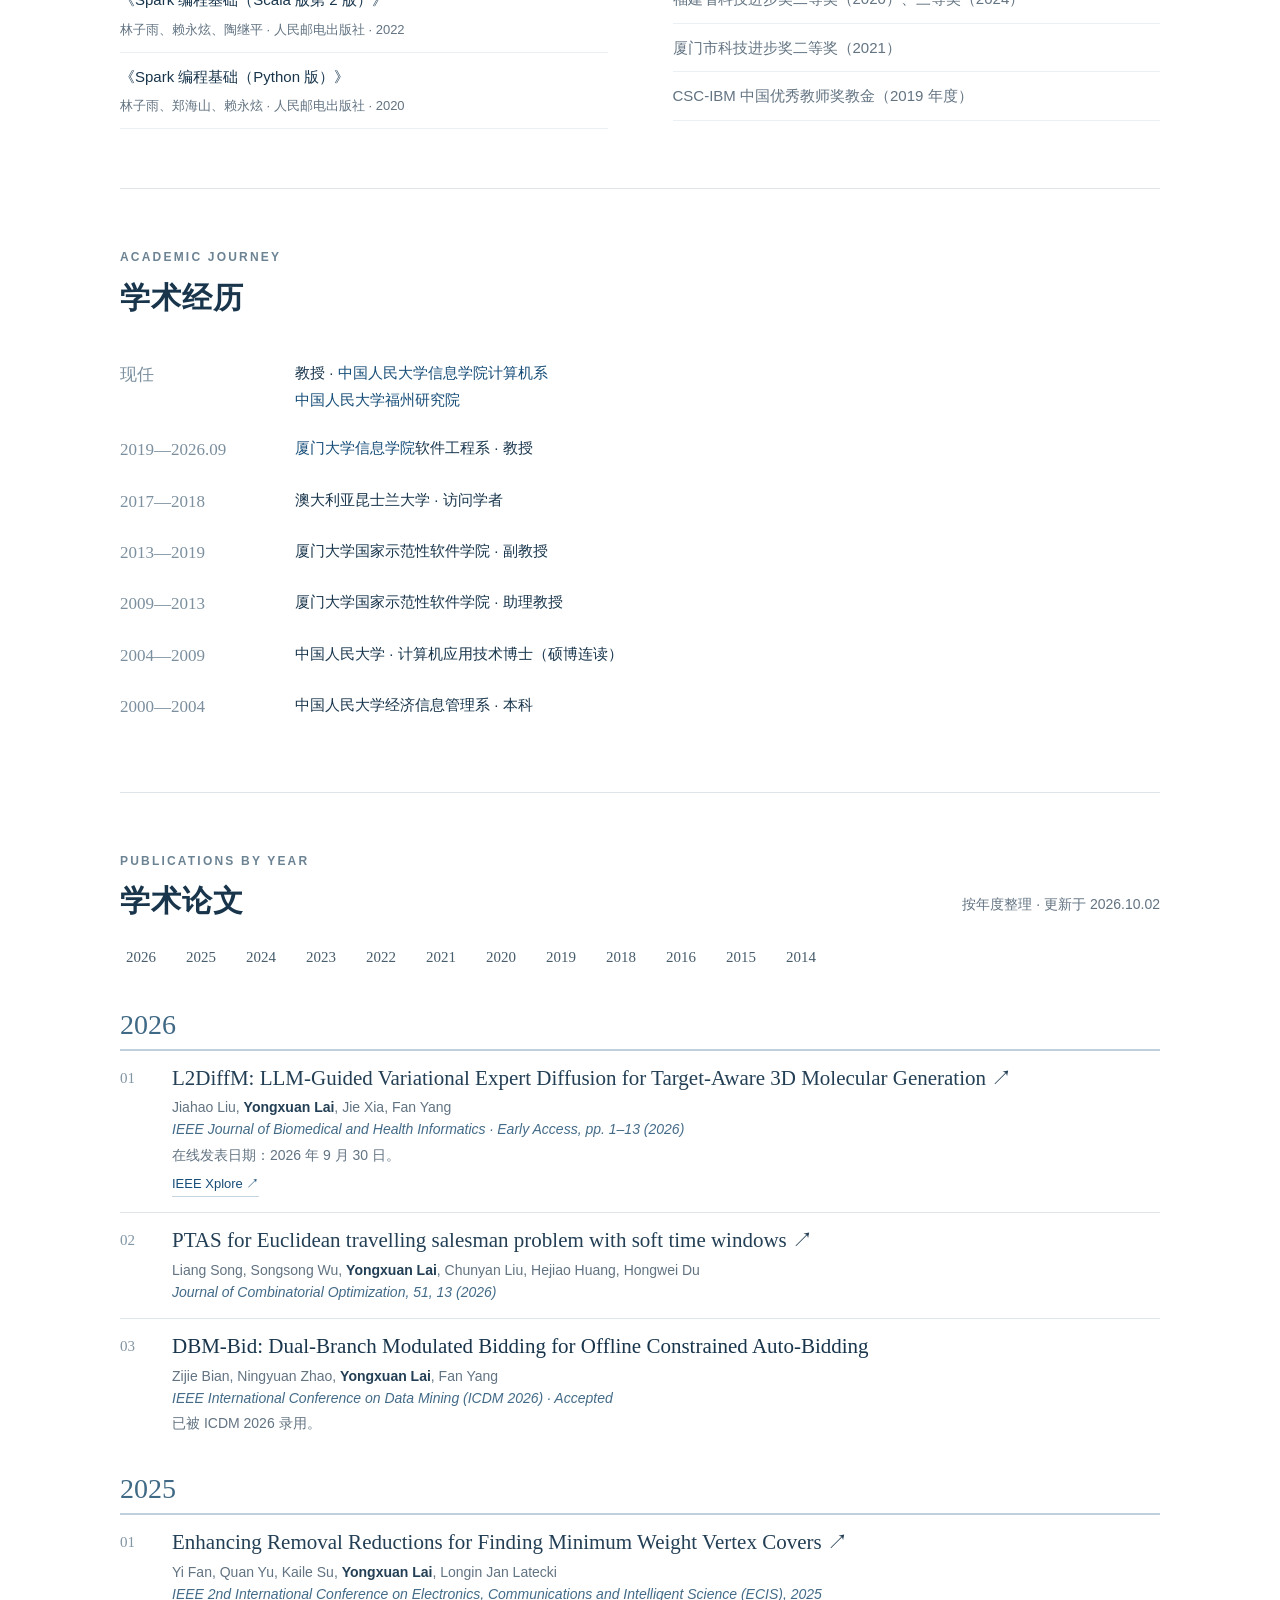
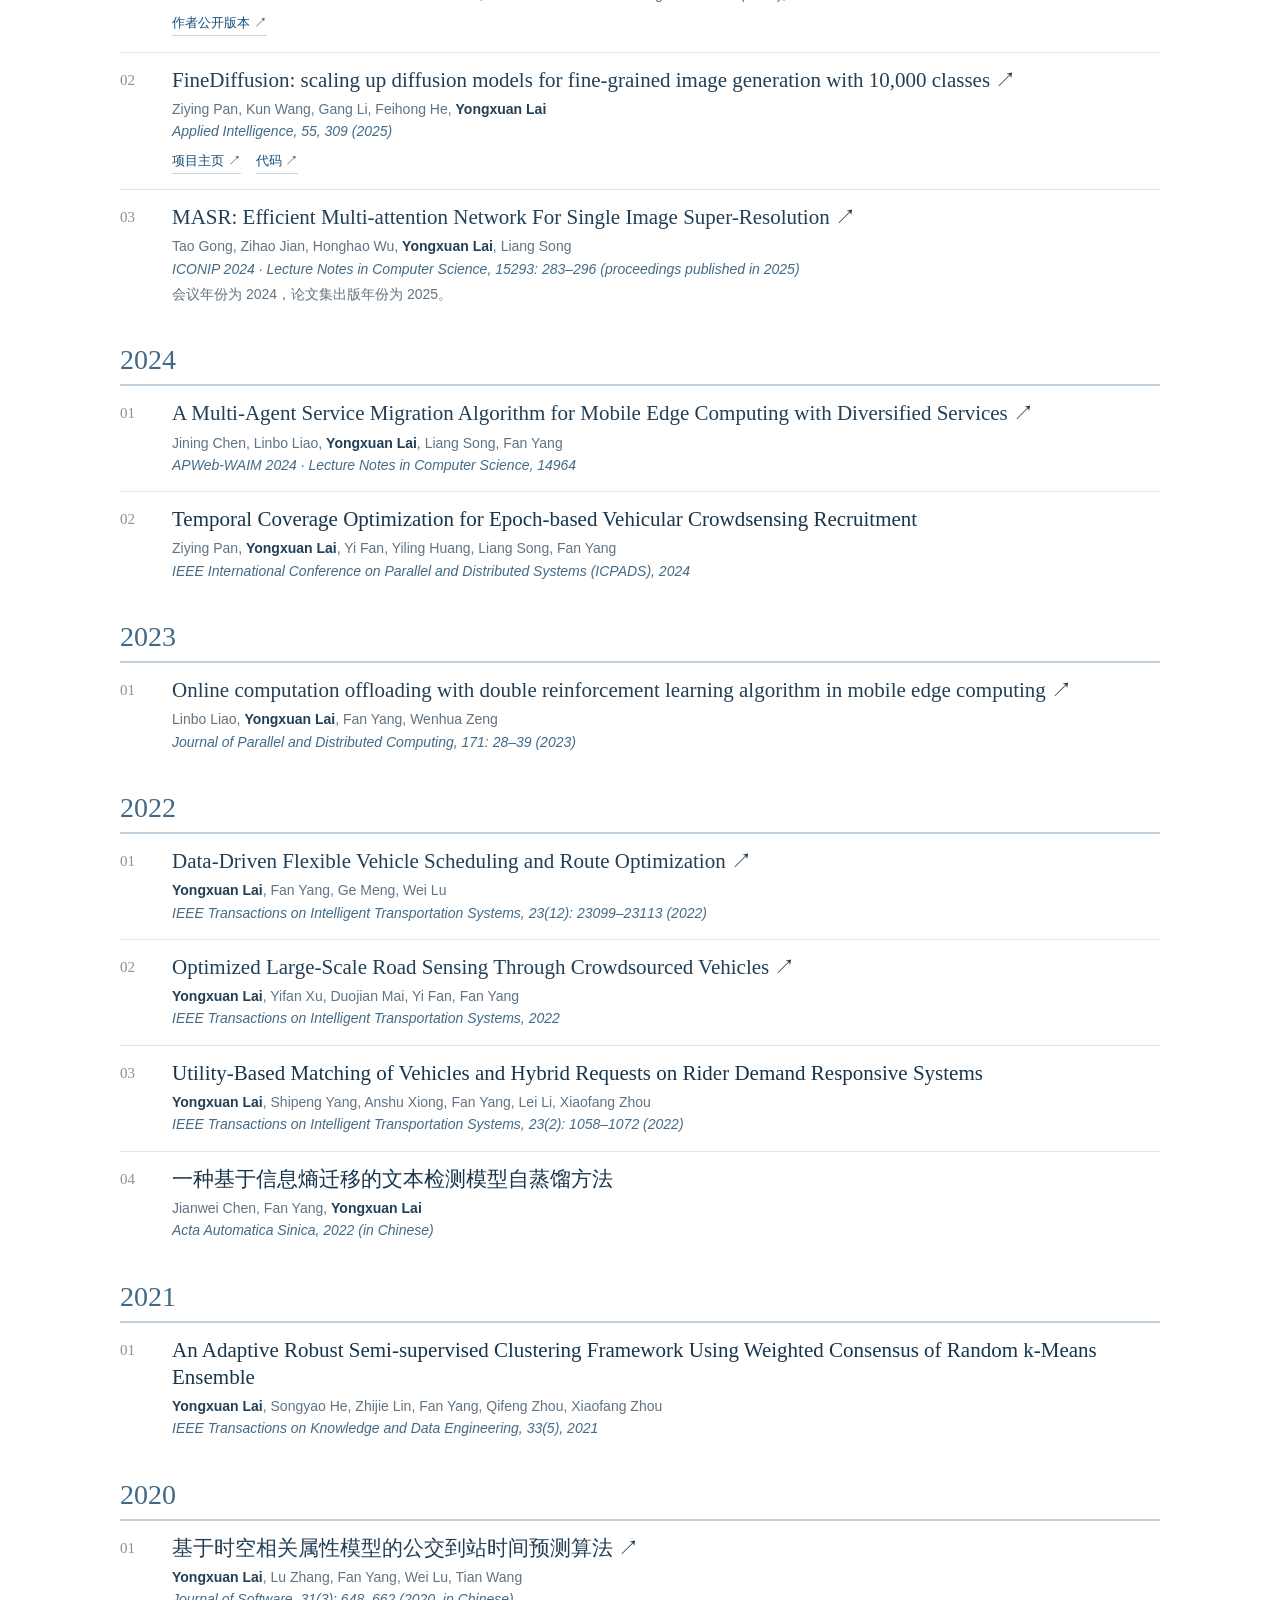
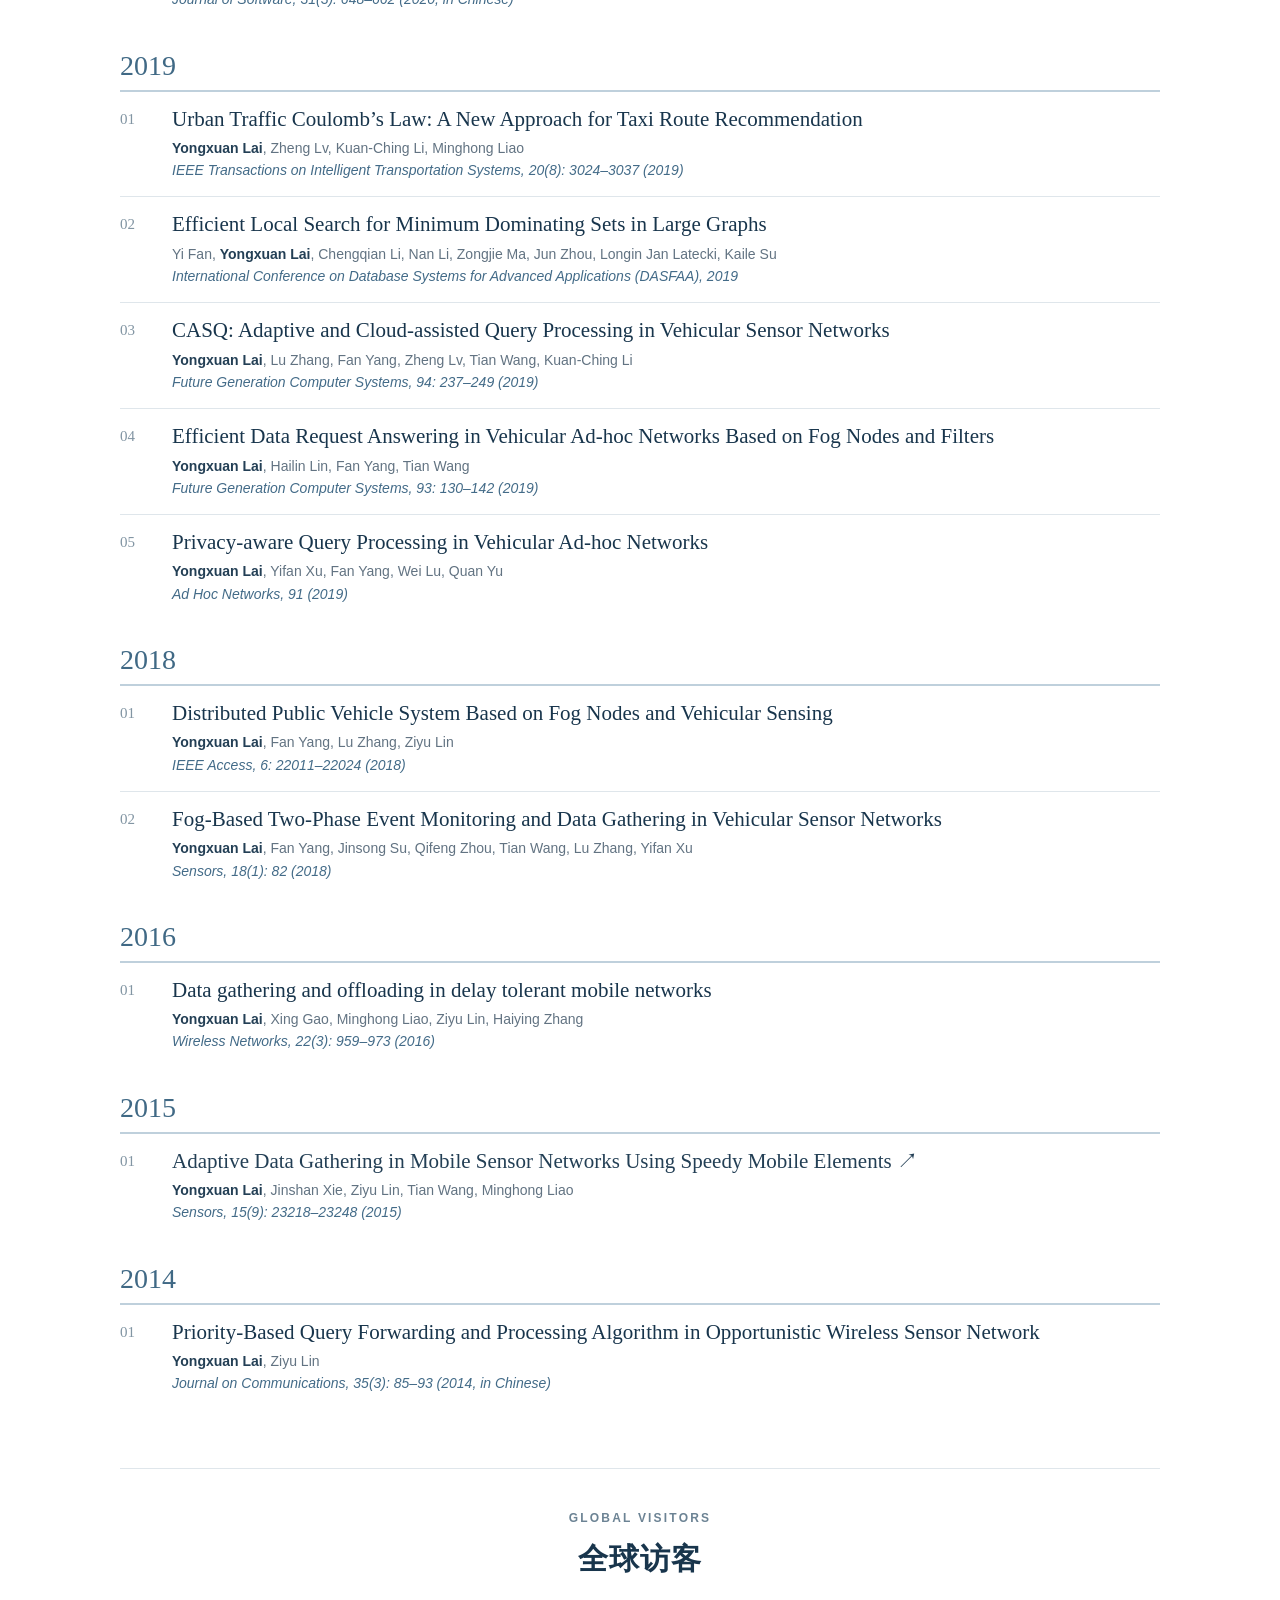
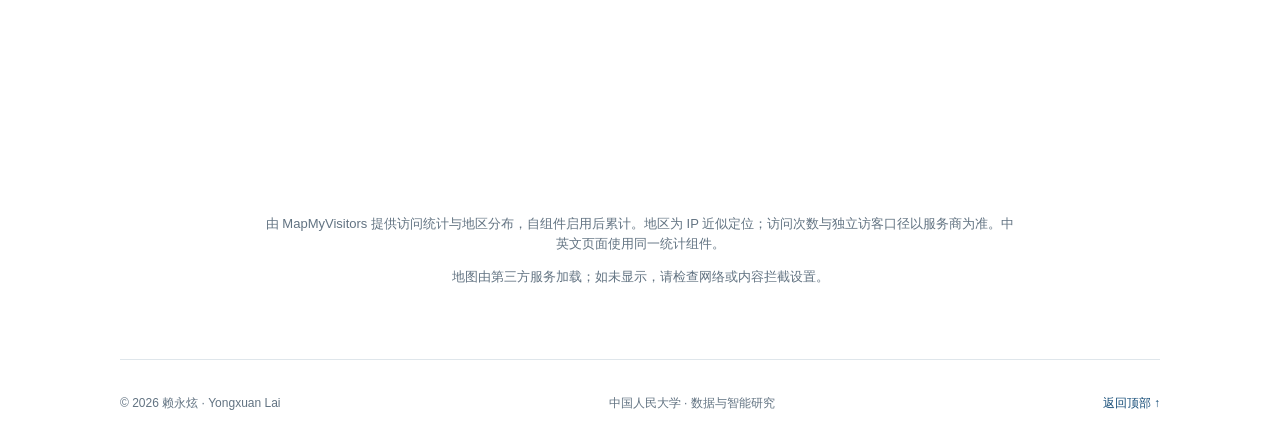
==== commit d3af2551: "feat: add shared visitor map and update homepage URL" ====
--- a/zh.html
+++ b/zh.html
@@ -9,10 +9,10 @@
     <meta name="theme-color" content="#163e65">
     <link rel="icon" href="assets/favicon.svg" type="image/svg+xml">
     <link rel="stylesheet" href="style.css">
-    <link rel="alternate" hreflang="en" href="https://laiyongxuan.github.io/">
-    <link rel="alternate" hreflang="zh-CN" href="https://laiyongxuan.github.io/zh.html">
-    <link rel="alternate" hreflang="x-default" href="https://laiyongxuan.github.io/">
-    <link rel="canonical" href="https://laiyongxuan.github.io/zh.html">
+    <link rel="alternate" hreflang="en" href="https://laimxy.github.io/">
+    <link rel="alternate" hreflang="zh-CN" href="https://laimxy.github.io/zh.html">
+    <link rel="alternate" hreflang="x-default" href="https://laimxy.github.io/">
+    <link rel="canonical" href="https://laimxy.github.io/zh.html">
 </head>
 
 <body>
@@ -513,10 +513,10 @@
                 </div>
             </div>
         </section>
-        
-    <!-- Awaiting the owner’s MapMyVisitors embed code; no tracking installed yet. -->
+
+    <section id="visitors" class="visitors"><div class="section-heading"><div><p class="eyebrow">GLOBAL VISITORS</p><h2>全球访客</h2></div></div><div class="visitor-map"><script async type="text/javascript" id="mapmyvisitors" src="https://mapmyvisitors.com/map.js?d=lpdu7lj6oKwOF761F_SjmogNM_pPDnmD1qu6UgfcAEs&amp;cl=ffffff&amp;w=a"></script></div><p class="section-note">由 MapMyVisitors 提供访问统计与地区分布，自组件启用后累计。地区为 IP 近似定位；访问次数与独立访客口径以服务商为准。中英文页面使用同一统计组件。</p><p class="section-note">地图由第三方服务加载；如未显示，请检查网络或内容拦截设置。</p></section>
 </main>
     <footer><span>© 2026 赖永炫 · Yongxuan Lai</span><span>中国人民大学 · 数据与智能研究</span><a href="#about">返回顶部 ↑</a></footer>
 </body>
 
-</html>+</html>
--- a/style.css
+++ b/style.css
@@ -8,3 +8,4 @@
 #publications .section-heading{margin-bottom:18px}.year-nav{margin-bottom:10px}.publication-year{padding-top:24px}.publication-year>h3{padding-bottom:8px}.paper{padding:14px 0;gap:16px}.paper h4{font-size:21px;line-height:1.3;margin-bottom:5px}.paper p{font-size:14px;line-height:1.45;margin:2px 0}.paper .paper-note{margin-top:5px}.paper-link{font-size:13px;margin-top:5px}.paper-index{font-size:15px}.paper:first-child{padding-top:14px}@media(max-width:600px){.paper{gap:10px;padding:12px 0}.paper h4{font-size:19px}.paper p{font-size:14px}}
 /* Recruitment is the first content section after the profile. */
 .join{margin-top:0;margin-bottom:20px;background:#fff8f7;color:var(--ink);border-top:4px solid #a61930;gap:36px;grid-template-columns:1fr 1.4fr}.join h2{font-size:30px;line-height:1.4;color:#951c30}.join .eyebrow{color:#a61930}.join p{color:#435969}.join .join-note{color:#657482}.join .light{background:#a61930;color:#fff}.nav-join{color:#a61930}@media(max-width:600px){.join{grid-template-columns:1fr;padding:26px 22px;gap:12px}.join h2{font-size:26px}}
+.visitors{padding-top:40px;text-align:center}.visitors .section-heading{justify-content:center}.visitor-map{width:100%;max-width:640px;min-height:180px;margin:24px auto;overflow:hidden}.visitors .section-note{max-width:760px;margin:12px auto;line-height:1.6}
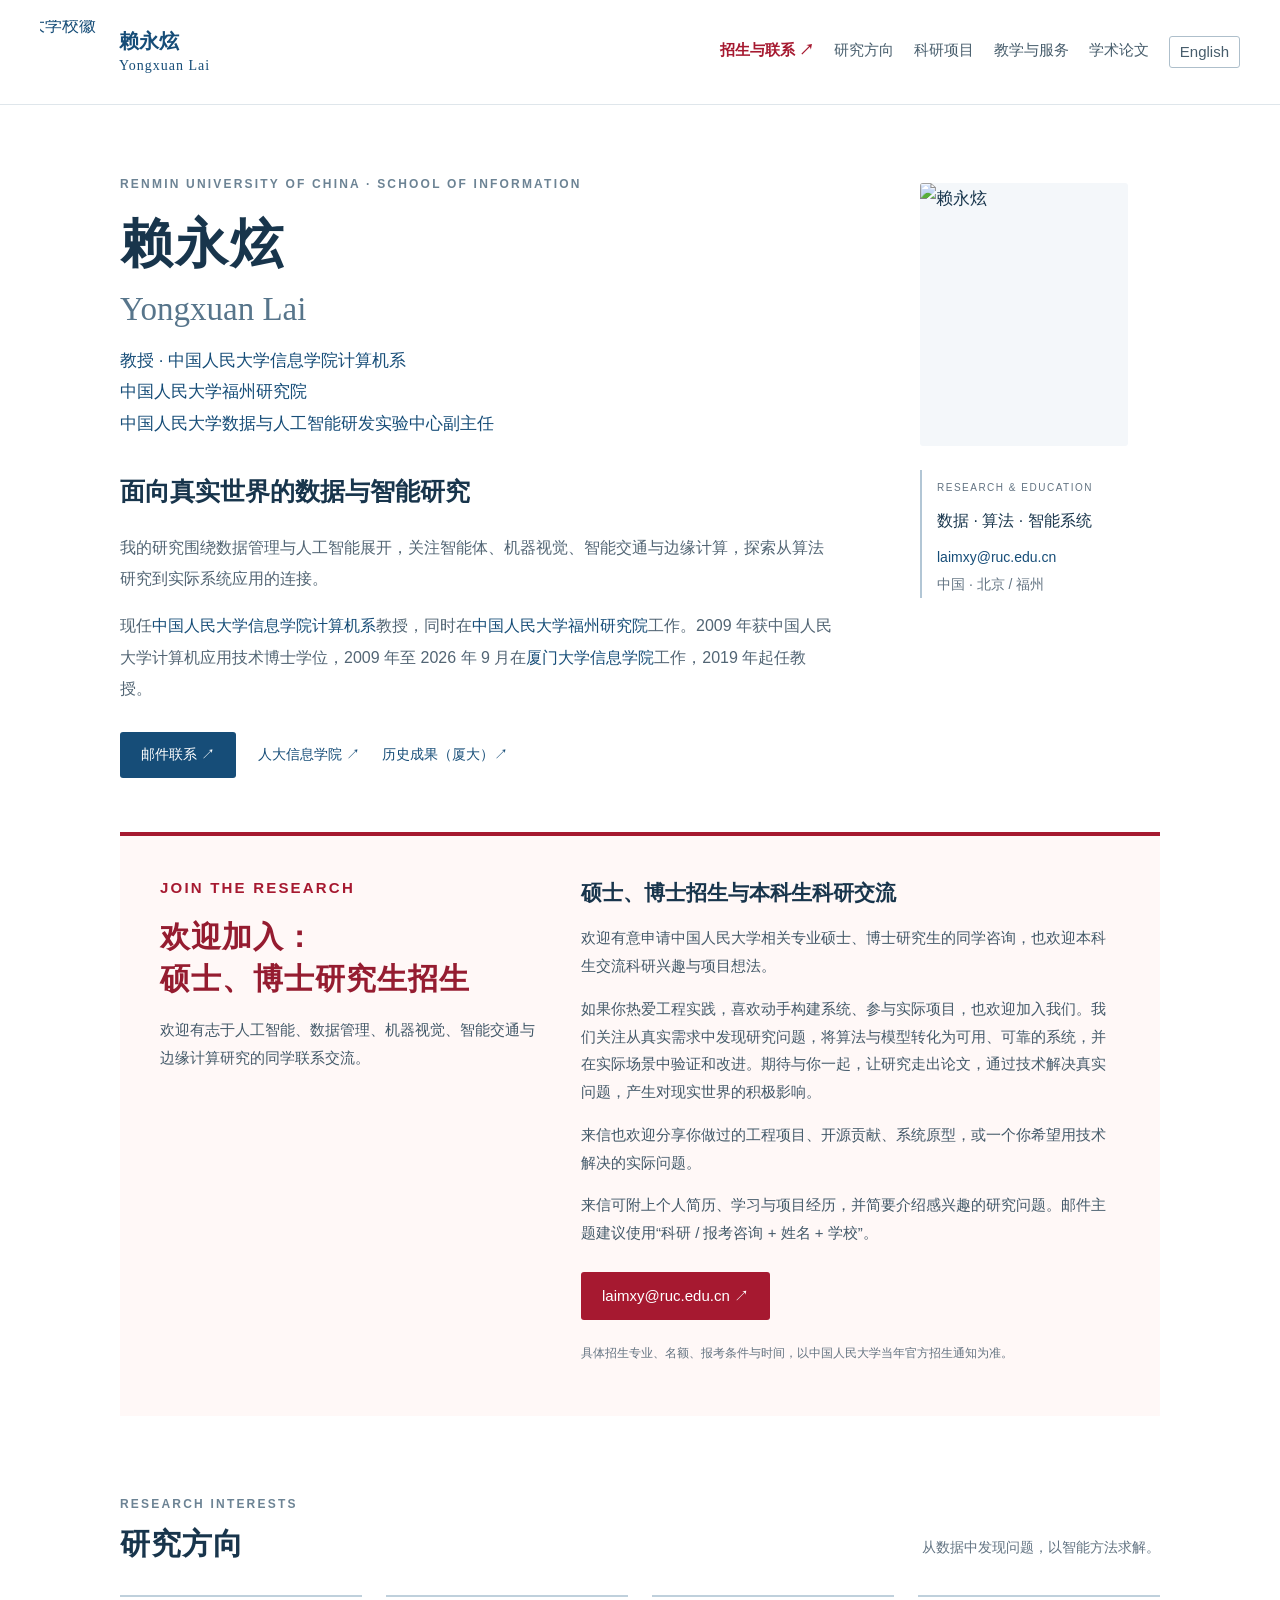
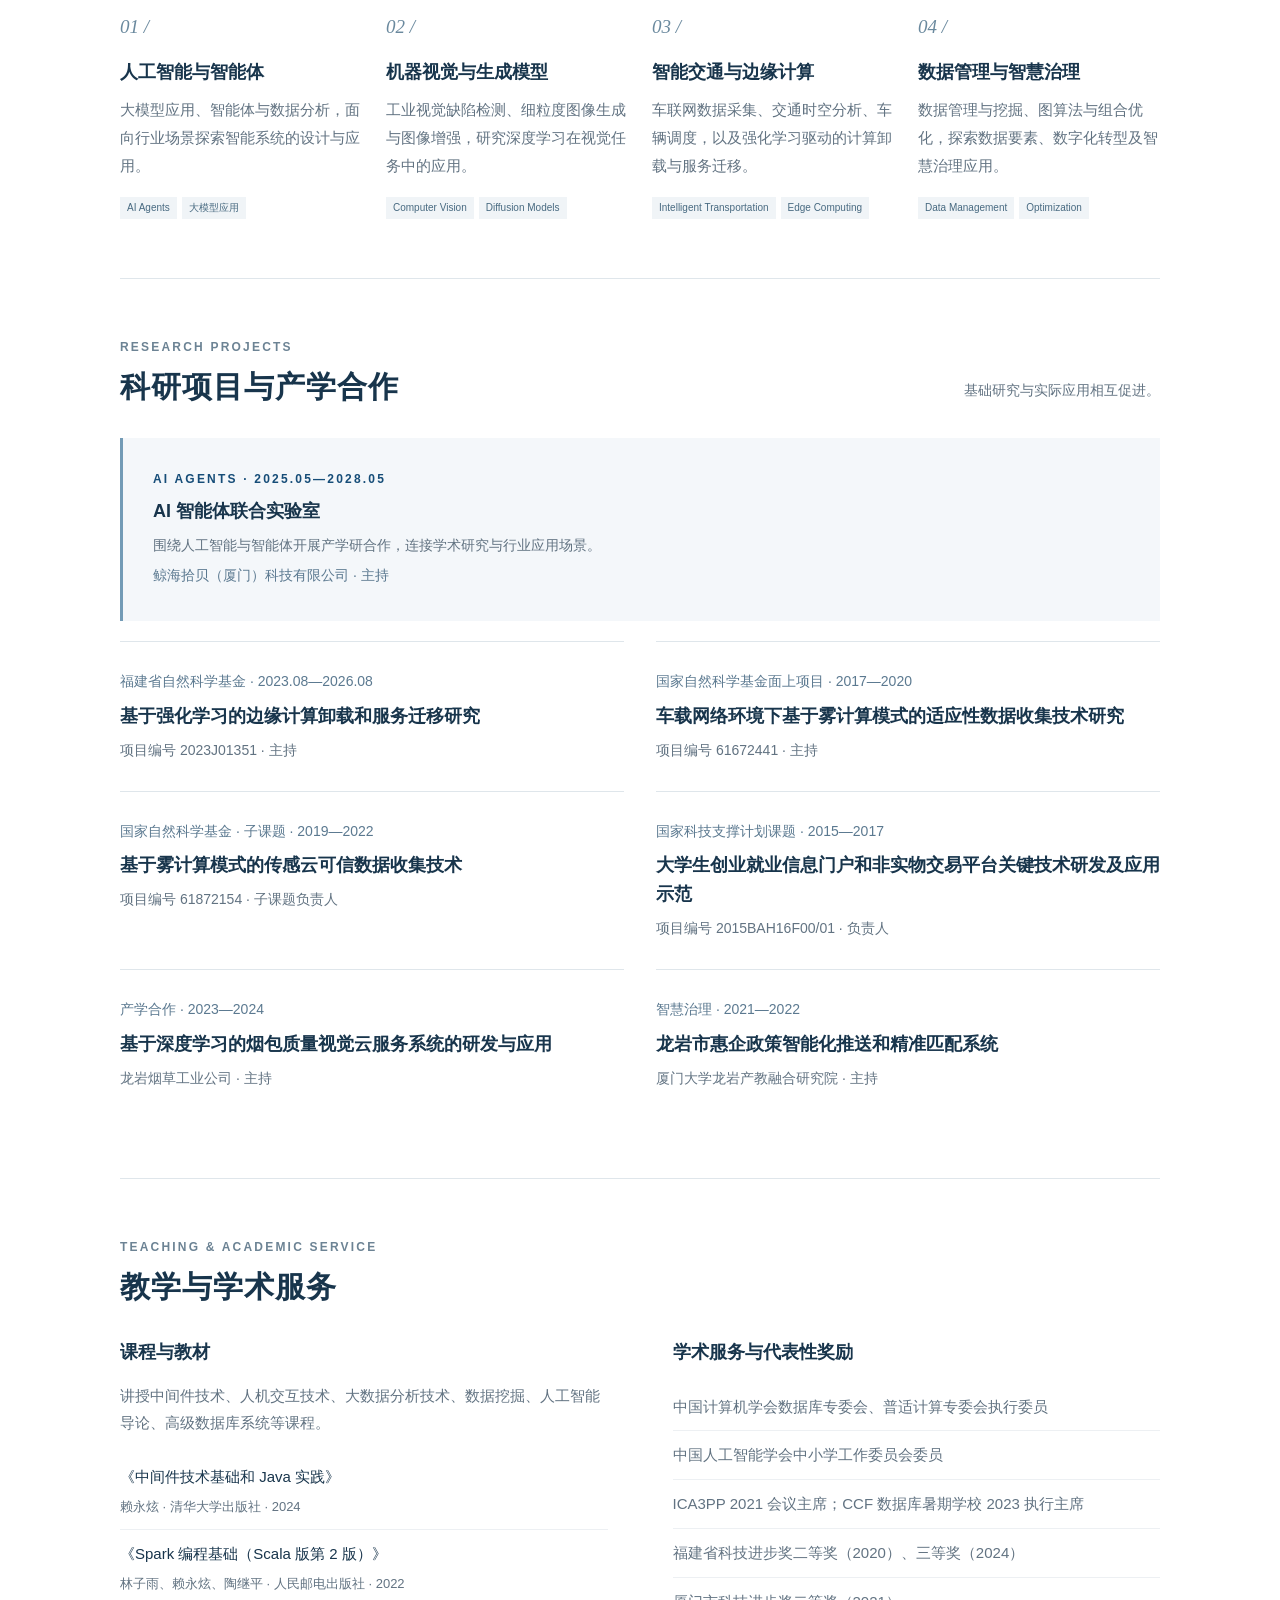
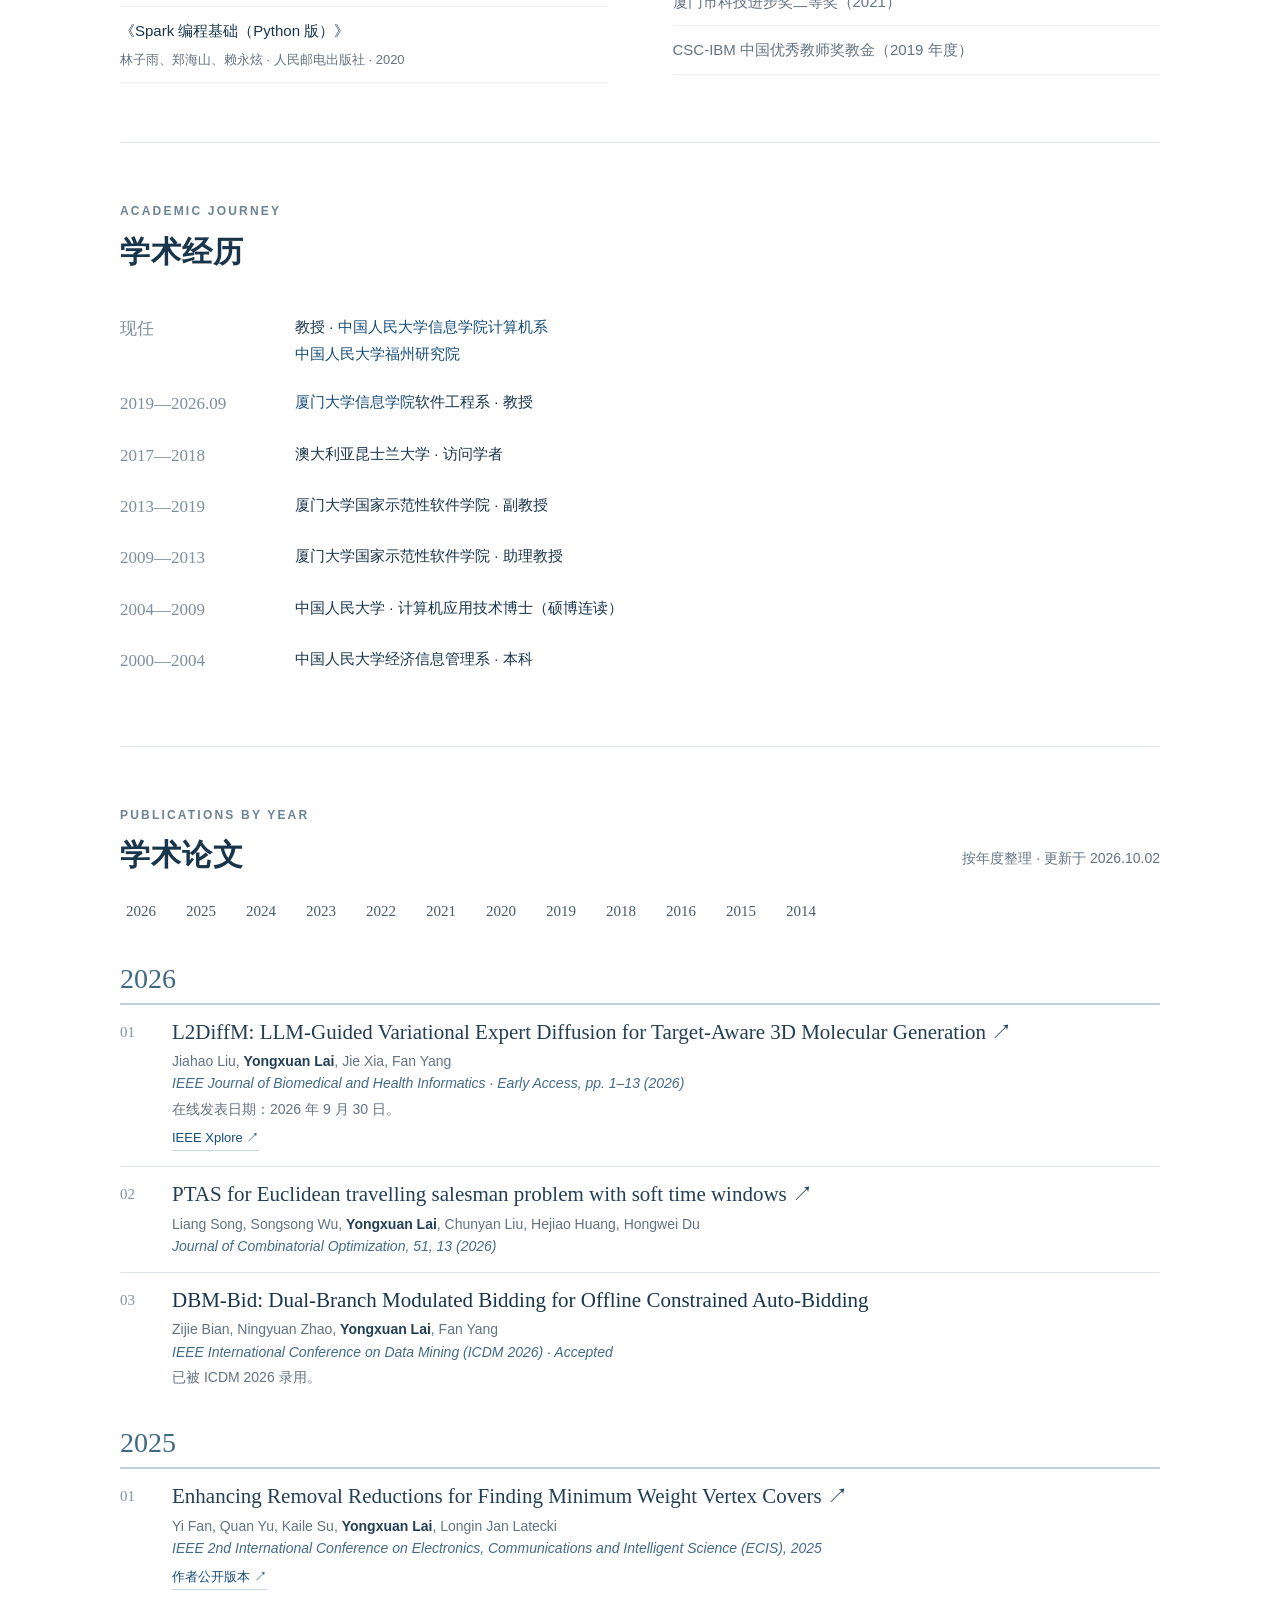
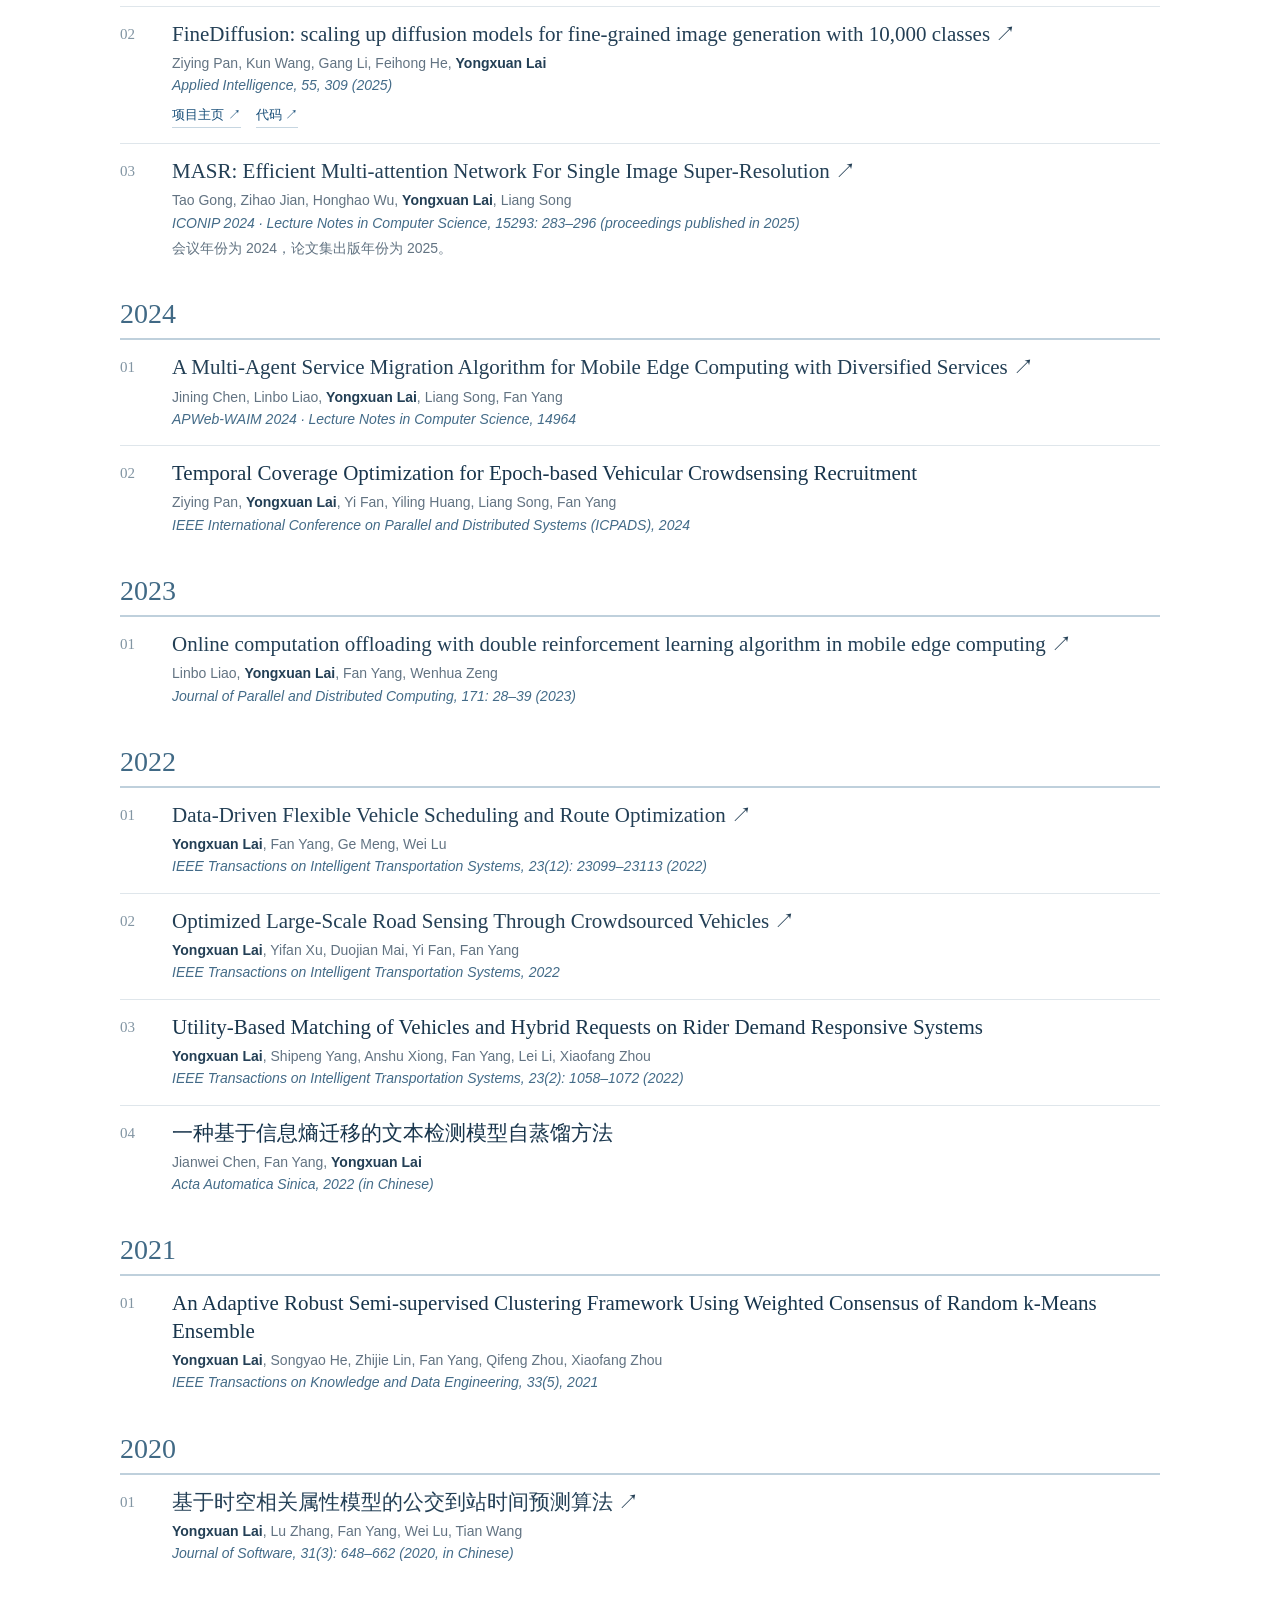
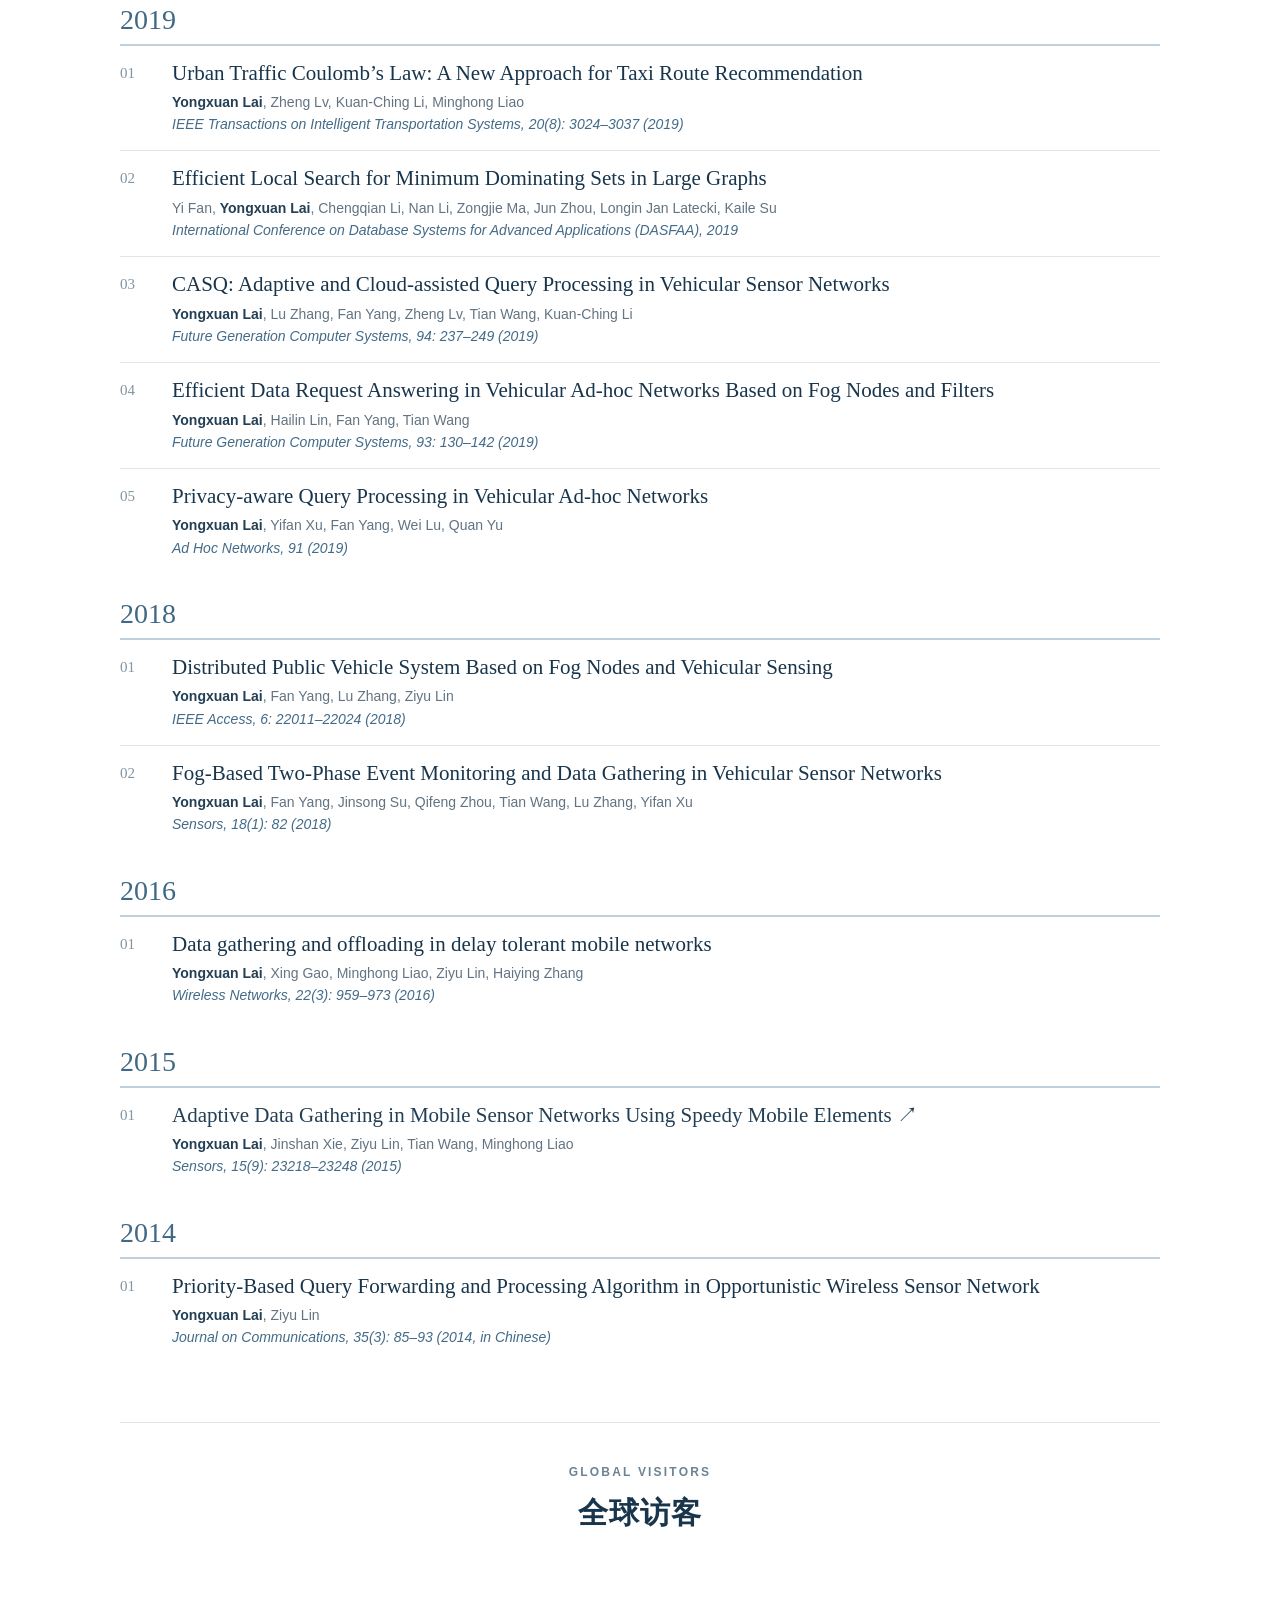
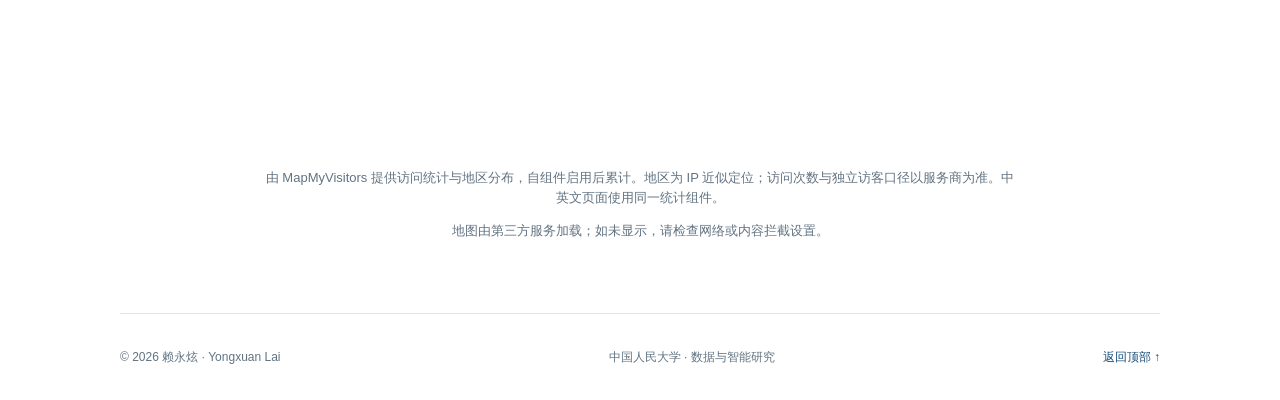
==== commit 120991db: "content: update RUC email and remove project affiliation note" ====
--- a/zh.html
+++ b/zh.html
@@ -43,14 +43,14 @@
                         rel="noopener noreferrer">中国人民大学福州研究院</a>工作。2009 年获中国人民大学计算机应用技术博士学位，2009 年至 2026 年 9 月在<a
                         class="affiliation-link" href="https://informatics.xmu.edu.cn/" target="_blank"
                         rel="noopener noreferrer">厦门大学信息学院</a>工作，2019 年起任教授。</p>
-                <div class="hero-links"><a class="button" href="mailto:laiyongxuan@gmail.com">邮件联系 ↗</a><a
+                <div class="hero-links"><a class="button" href="mailto:laimxy@ruc.edu.cn">邮件联系 ↗</a><a
                         href="https://info.ruc.edu.cn/" target="_blank" rel="noopener noreferrer">人大信息学院 ↗</a><a
                         href="https://scholar.xmu.edu.cn/Authors/Index?id=LaiYongXuan" target="_blank"
                         rel="noopener noreferrer">历史成果（厦大）↗</a></div>
             </div>
             <aside class="profile"><img src="assets/portrait.jpg" alt="赖永炫" width="225" height="285">
                 <div><span class="profile-label">RESEARCH & EDUCATION</span>
-                    <p>数据 · 算法 · 智能系统</p><a href="mailto:laiyongxuan@gmail.com">laiyongxuan@gmail.com</a><small>中国 · 北京
+                    <p>数据 · 算法 · 智能系统</p><a href="mailto:laimxy@ruc.edu.cn">laimxy@ruc.edu.cn</a><small>中国 · 北京
                         / 福州</small>
                 </div>
             </aside>
@@ -68,7 +68,7 @@
                 </p>
                 <p>来信也欢迎分享你做过的工程项目、开源贡献、系统原型，或一个你希望用技术解决的实际问题。</p>
                 <p>来信可附上个人简历、学习与项目经历，并简要介绍感兴趣的研究问题。邮件主题建议使用“科研 / 报考咨询 + 姓名 + 学校”。</p><a class="button light"
-                    href="mailto:laiyongxuan@gmail.com?subject=%E7%A7%91%E7%A0%94%20%2F%20%E6%8A%A5%E8%80%83%E5%92%A8%E8%AF%A2">laiyongxuan@gmail.com
+                    href="mailto:laimxy@ruc.edu.cn?subject=%E7%A7%91%E7%A0%94%20%2F%20%E6%8A%A5%E8%80%83%E5%92%A8%E8%AF%A2">laimxy@ruc.edu.cn
                     ↗</a>
                 <p class="join-note">具体招生专业、名额、报考条件与时间，以中国人民大学当年官方招生通知为准。</p>
             </div>
@@ -150,7 +150,7 @@
                     <p>厦门大学龙岩产教融合研究院 · 主持</p>
                 </article>
             </div>
-            <p class="section-note">所列为在厦门大学工作期间开展的项目，起止时间依据简历所列计划周期；不表示项目已转入现单位。</p>
+            
         </section>
         <section id="teaching">
             <div class="section-heading">
